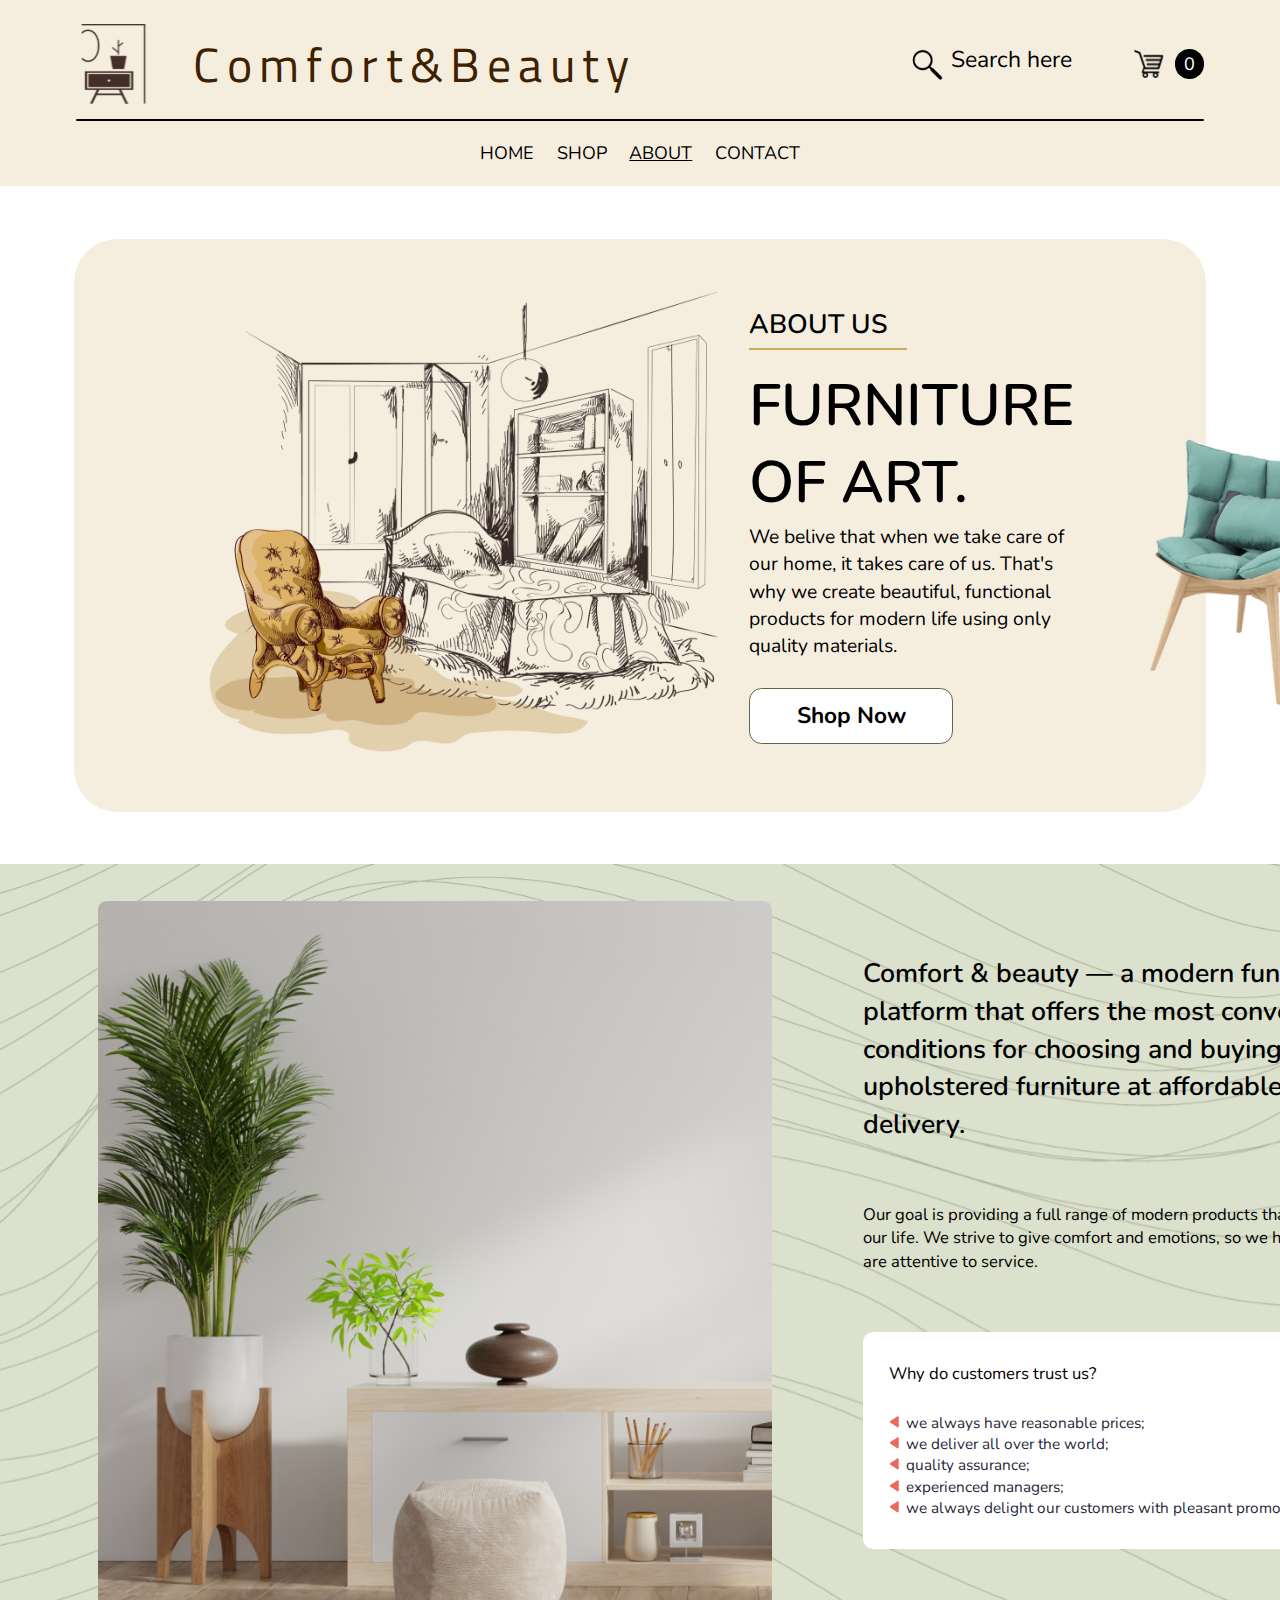
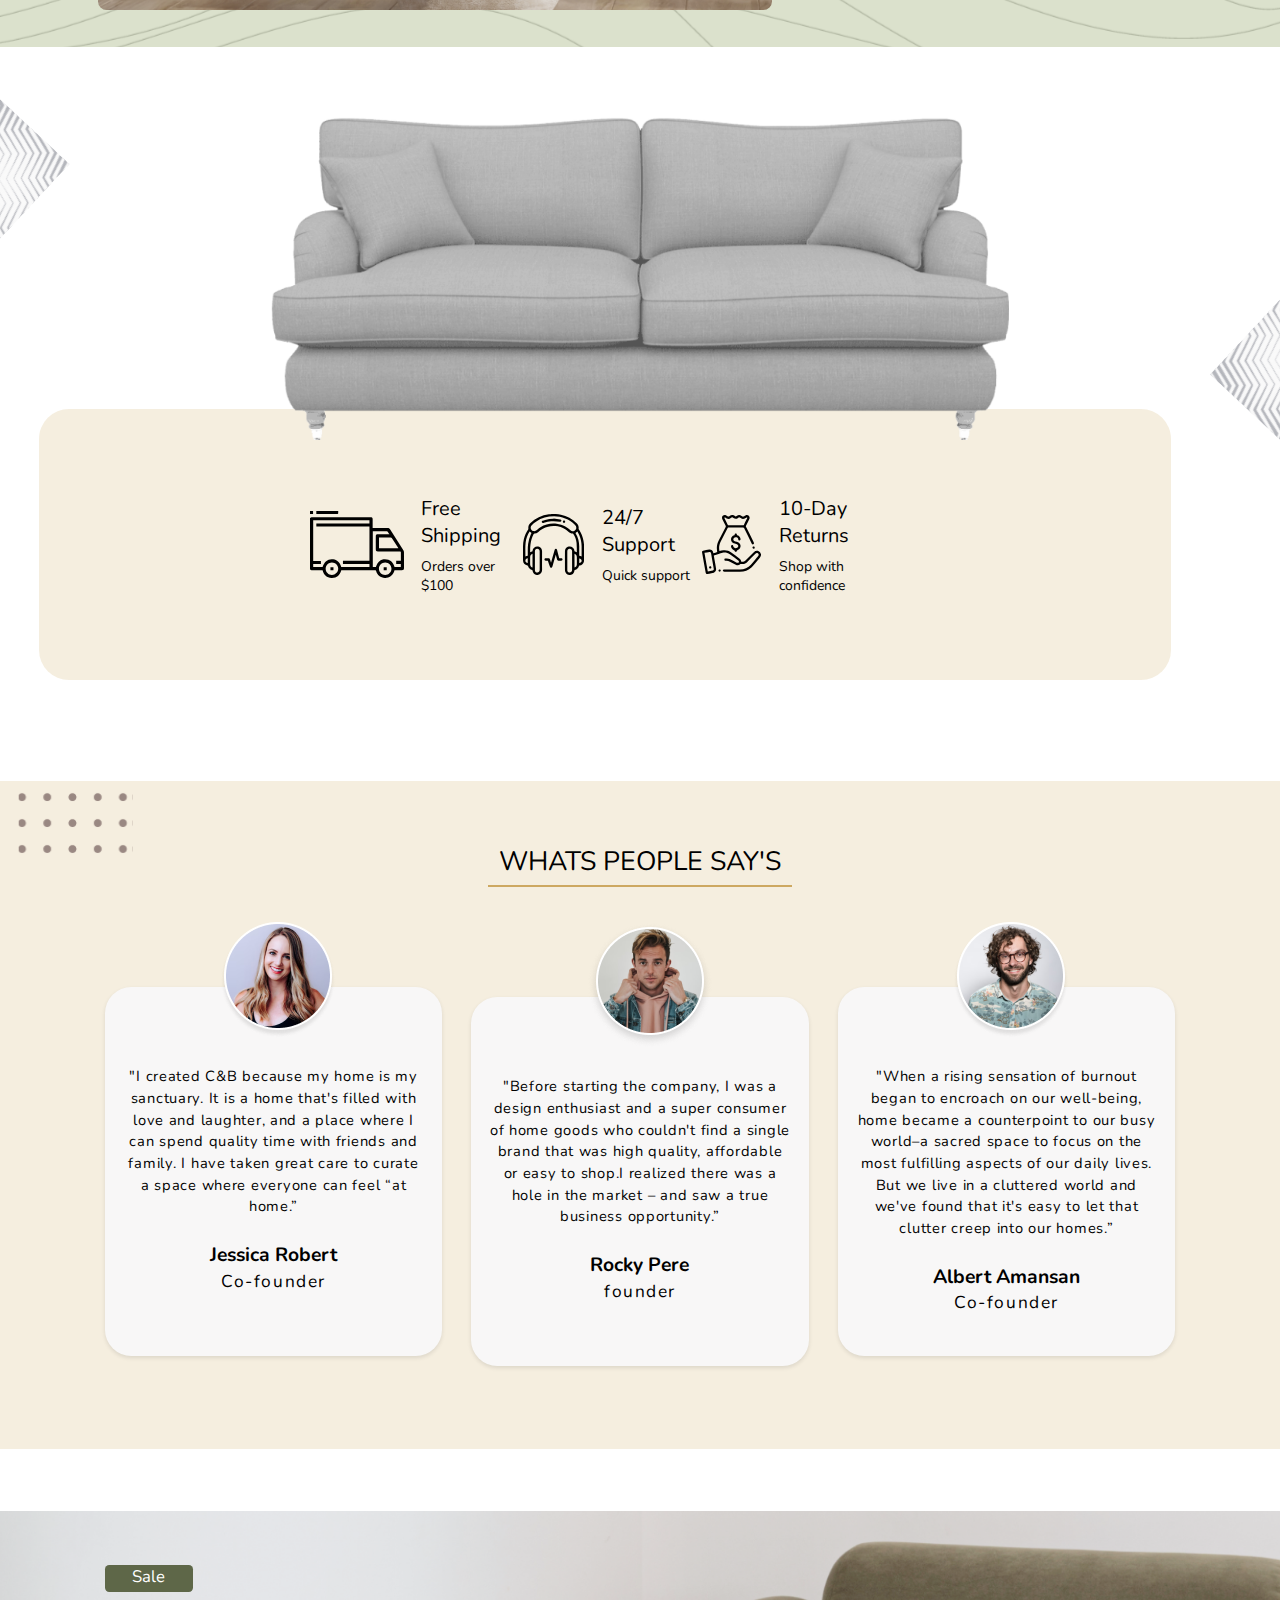
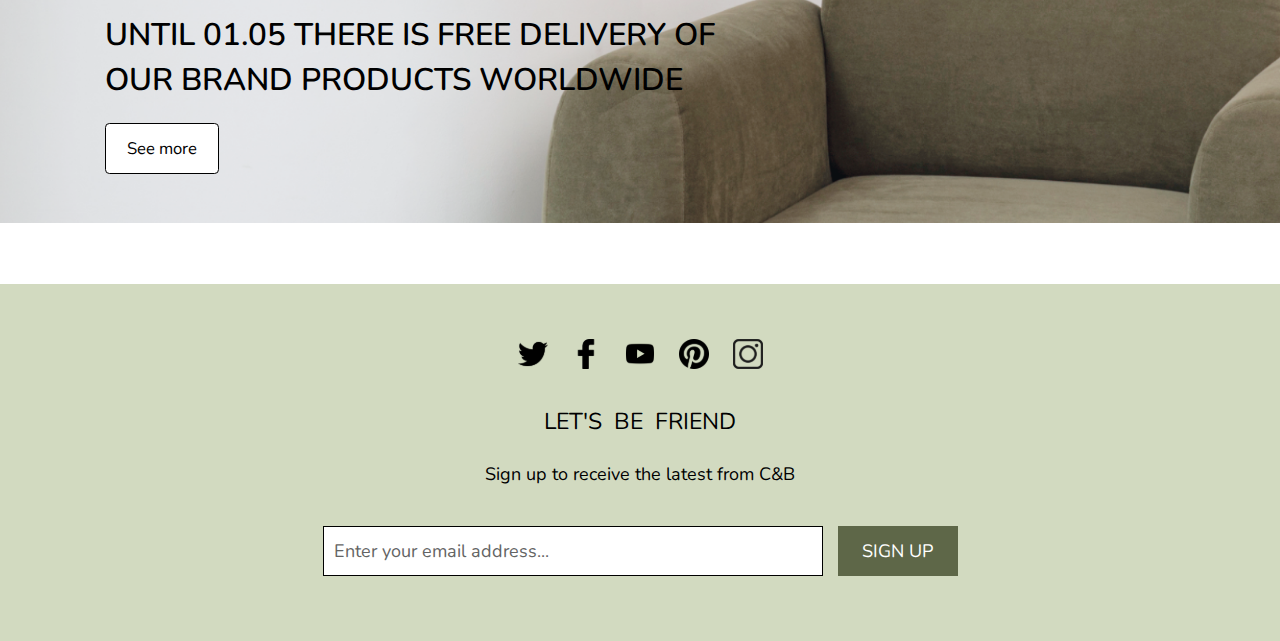
==== html/about.html @ 6499a266 "Add files via upload" ====
<!DOCTYPE html>
<html lang="en">

<head>
  <meta charset="UTF-8">
  <meta http-equiv="X-UA-Compatible" content="IE=edge">
  <meta name="viewport" content="width=device-width, initial-scale=1.0">
  <link rel="stylesheet" href="../css/style.css">
  <link rel="stylesheet" href="../css/style__about.css">
  <link rel="preconnect" href="https://fonts.googleapis.com">
  <link rel="preconnect" href="https://fonts.gstatic.com" crossorigin>
  <link href="https://fonts.googleapis.com/css2?family=Nunito&display=swap" rel="stylesheet">
  <link href="https://fonts.googleapis.com/css2?family=Titillium+Web&display=swap" rel="stylesheet">
  <title>About Us/Comfort & Beauty</title>
  <link rel="icon" href="../img/favicon.ico">
</head>

<body>
  <div class="wrapper">
    <header class="header">
      <div class="header__container">
        <div class="header_up">
          <div class="logo">
            <img src="../img/header/logo.svg" alt="logo" class="img_logo">
            <h1 class="site_name">Comfort&Beauty</h1>
          </div>
          <div class="search__container">
            <div class="search">
              <img src="../img/header/loupe.svg" alt="search" class="loupe">
              <div class="search__title">Search here</div>
            </div>
            <img src="../img/header/shopping_cart.svg" alt="shopping_cart" class="cart">
            <div class="number_of_things">0</div>
          </div>
        </div>
        <div class="line"></div>
        <nav>
          <ul class="menu">
            <li class="menu_item"><a href="../index.html">HOME</a></li>
            <li class="menu_item"><a href="../html/catalog.html">SHOP</a></li>
            <li class="menu_item active"><a href="../html/about.html">ABOUT</a></li>
            <li class="menu_item"><a href="../html/contacts.html">CONTACT</a></li>
          </ul>
        </nav>
      </div>
    </header>

    <main class="main__about">
      <div class="aboutUs__block">
        <img src="../img/about/png/aboutUs.png" alt="img" class="img__home">
        <div class="text__container">
          <h4 class="about__us">About us</h4>
          <div class="about__line"></div>
          <h2 class="about__title">Furniture of art.</h2>
          <p class="about__text">We belive that when we take care of our home, it takes care of us. That's why we create
            beautiful, functional products for modern life using only quality materials.</p>
          <button class="btn__shop">Shop now</button>
        </div>
        <img src="../img/about/png/chair.png" alt="chair" class="chair">
      </div>

      <div class="text__block">
        <img src="../img/about/png/image.png" alt="" class="image__textblock">
        <div class="text">
          <h3 class="description">Comfort & beauty — a modern functional platform that offers
            the most convenient conditions for choosing and buying cabinet and upholstered
            furniture at affordable prices with delivery.</h3>
          <p class="paragraph">Our goal is providing a full range of modern products that
            improve and simplify our life. We strive to give comfort and emotions, so we
            help with the choice and are attentive to service.</p>
          <div class="description__block">
            <h4 class="description__block__title">Why do customers trust us?</h4>
            <ul>
              <li class="item">we always have reasonable prices;</li>
              <li class="item">we deliver all over the world;</li>
              <li class="item">quality assurance;</li>
              <li class="item">experienced managers;</li>
              <li class="item">we always delight our customers with pleasant promotions.</li>
            </ul>
          </div>
        </div>
      </div>

      <img src="../img/about/svg/pattern1.svg" alt="" class="pattern1">
      <img src="../img/about/svg/pattern2.svg" alt="" class="pattern2">

      <div class="service">
        <div class="sofa__img">
          <img src="../img/about/png/sofa.png" alt="sofa">
        </div>
        <div class="info__service__block">
          <div class="item__service">
            <img src="../img/about/svg/free_shipping.svg" alt="">
            <div class="item__text">
              <div class="item__title">Free Shipping</div>
              <div class="item__description">Orders over $100</div>
            </div>
          </div>
          <div class="item__service">
            <img src="../img/about/svg/support.svg" alt="">
            <div class="item__text">
              <div class="item__title">24/7 Support</div>
              <div class="item__description">Quick support</div>
            </div>
          </div>
          <div class="item__service">
            <img src="../img/about/svg/returns.svg" alt="">
            <div class="item__text">
              <div class="item__title">10-Day Returns</div>
              <div class="item__description">Shop with confidence</div>
            </div>
          </div>
        </div>
      </div>

      <img src="../img/about/svg/dots.svg" alt="" class="dots">

      <div class="reviews">
        <h3 class="reviews__title">Whats people say's</h3>
        <div class="reviews__line"></div>

        <div class="customers">
          <div class="customer">
            <div class="photo">
              <img src="../img/about/png/jessica.png" alt="">
            </div>
            <div class="customer__text__block">
              <p class="customer__description">"I created C&B because my home is my sanctuary.
                It is a home that's filled with love and laughter, and a place where I can spend
                quality time with friends and family. I have taken great care to curate a space where everyone can feel
                “at home.”</p>
              <p class="name">Jessica Robert</p>
              <p class="post">Co-founder</p>
            </div>
          </div>
          <div class="customer">
            <div class="photo">
              <img src="../img/about/png/rocky.png" alt="">
            </div>
            <div class="customer__text__block">
              <p class="customer__description">"Before starting the company, I was a design enthusiast and a super
                consumer of home goods who couldn't find a single brand that was high quality, affordable or easy to
                shop.I realized there was a hole in the market – and saw a true business opportunity.”</p>
              <p class="name">Rocky Pere</p>
              <p class="post">founder</p>
            </div>
          </div>
          <div class="customer">
            <div class="photo">
              <img src="../img/about/png/albert.png" alt="">
            </div>
            <div class="customer__text__block">
              <p class="customer__description">"When a rising sensation of burnout began to encroach on our well-being,
                home became a counterpoint to our busy world–a sacred space to focus on the most fulfilling aspects of
                our daily lives. But we live in a cluttered world and we've found that it's easy to let that clutter
                creep into our homes.”</p>
              <p class="name">Albert Amansan</p>
              <p class="post">Co-founder</p>
            </div>
          </div>
        </div>
      </div>

      <div class="sale">
          <div class="sale__box">Sale</div>
          <h3 class="text__sale">Until 01.05 there iS free delivery of our brand products worldwide</h3>
          <button class="btn__sale">See more</button>
      </div>
    </main>

    <footer class="footer">
      <div class="footer__container">
        <div class="icons">
          <a href="https://twitter.com/?lang=ru"><img src="../img/footer/twitter.svg" alt="twitter" class="icon"></a>
          <a href="https://www.facebook.com/"><img src="../img/footer/facebook.svg" alt="facebook" class="icon"></a>
          <a href="https://www.youtube.com/"><img src="../img/footer/youtube.svg" alt="youtube" class="icon"></a>
          <a href="https://www.pinterest.com/"><img src="../img/footer/pinterest.svg" alt="pinterest" class="icon"></a>
          <a href="https://www.instagram.com/demitorya/"><img src="../img/footer/instagram.svg" alt="instagram" class="icon"></a>
        </div>
        <div class="text__footer">
          <pre class="pre">LET'S  BE  FRIEND</pre>
          <p class="sign_up_title">Sign up to receive the latest from C&B</p>
        </div>
        <div class="sign_up">
          <input type="text" class="enter_email" placeholder="Enter your email address...">
          <button class="sign_up_button">Sign up</button>
        </div>
      </div>
    </footer>
  </div>
</body>
</html>
---- css/style.css ----
* {
  padding: 0;
  margin: 0;
  border: 0;
}

/*меняем подсчет ширины блока так, чтобы она была удобна для верстки*/
*,
*:before,
*:after {
  -moz-box-sizing: border-box;
  -webkit-box-sizing: border-box;
  box-sizing: border-box;
}

/*убираем линии обводки у некоторых браузеров*/
:focus,
:active {
  outline: none;
}
a:focus,
a:active {
  outline: none;
}

nav,
footer,
header,
aside {
  display: block;
}

/*уравниваем поведение шрифтов и элементов у разных браузеров, в т.ч. запрещают увеличение шрифта самовольно на iphone*/
html,
body {
  height: 100%;
  width: 100%;
  font-size: 100%;
  line-height: 1;
  font-size: 14px;
  -ms-text-size-adjust: 100%;
  -moz-text-size-adjust: 100%;
  -webkit-text-size-adjust: 100%;
}

/*наследуем семейство шрифта, т.к. по умолчанию это не предусмотрено*/
input,
button,
textarea {
  font-family: inherit;
}

/*убираем некоторые особенности в разных браузерах*/
input::-ms-clear {
  display: none;
}
button {
  cursor: pointer;
}
button::-moz-focus-inner {
  padding: 0;
  border: 0;
}
a,
a:visited {
  text-decoration: none;
}
a:hover {
  text-decoration: none;
}
ul li {
  list-style: none;
}
img {
  vertical-align: top;
}

/*обнуляем заголовки*/
h1,
h2,
h3,
h4,
h5,
h6 {
  font-size: inherit;
  font-weight: 400;
}

/*-----------------------------------------------------------*/

html {
  scroll-behavior: smooth;
}
body {
  max-width: 100%;
  margin: 0 auto;
  font-family: "Nunito", sans-serif;
  font-weight: 400;
}
.wrapper {
  min-height: 100%;
  display: flex;
  flex-direction: column;
}

/*---------------------------HEADER------------------------*/
.header {
  max-width: 100%;
  height: auto;
  background: rgba(205, 168, 97, 0.2);
}
.header__container,
.footer__container,
.title__container,
.main__container {
  margin: 0 auto;
  padding: 0 6.56rem;
}
.header_up {
  display: flex;
  justify-content: space-between;
  align-items: center;
  padding-top: 24px;
  margin-bottom: 15px;
}
.logo {
  display: flex;
  justify-content: space-between;
  align-items: center;
  width: 560px;
  height: 80px;
}
.site_name {
  font-size: 48px;
  line-height: 73px;
  letter-spacing: 0.15em;
  color: #3f2100;
  font-family: "Titillium Web", sans-serif;
}
.search__container {
  display: flex;
  align-items: center;
  width: 295px;
  height: 40px;
}
.search {
  width: 200px;
  height: 40px;
  margin-right: 30px;
  display: flex;
}
.search__title {
  font-size: 23px;
  line-height: 31px;
  margin-left: 7px;
  align-items: center;
}
.cart,
.number_of_things {
  width: 30px;
  height: 30px;
}
.number_of_things {
  background-color: #000000;
  margin-left: 11px;
  border-radius: 15px;
  color: #fff;
  font-size: 18px;
  line-height: 25px;
  text-align: center;
  padding-top: 3px;
}
.line {
  height: 2px;
  background-color: #000;
  margin-bottom: 20px;
  border-radius: 1px;
}
.menu {
  display: flex;
  width: 320px;
  justify-content: space-between;
  margin: 0 auto;
  margin-bottom: 20px;
}
.menu_item a {
  font-size: 18px;
  line-height: 25px;
  color: #000;
}
.menu_item a:hover {
  text-decoration: underline;
}
.menu_item.active a {
  text-decoration: underline;
}
.menu__icon {
  display: none;
}
body._lock {
  overflow: hidden;
}

/*-----------------------------MAIN-----------------------*/
.main {
  flex: 1 1 auto;
}

/*-----------------------------WELCOME------------------------*/
.welcome {
  background: url('../img/home/png/Body.png') 50% / cover no-repeat;
  padding-top: 15.625rem;
  padding-bottom: 28rem;
}
.welcome img{
  position: relative;
  float: left;
  width: 100%;
}
.title__container{
  float: right;
  margin-right: 4.375rem;
}
.title {
  font-size: calc(20px + 15 * (100vw / 1920));
  line-height: calc(33px + 15 * (100vw / 1920));
  text-transform: uppercase;
}
.title_text {
  font-size: 18px;
  line-height: 25px;
  margin-top: 15px;
  margin-bottom: 44px;
}
.title_button {
  padding: 15px 35px;
  background-color: #5e6748;
  border-radius: 15px;
}
.title_button a {
  text-transform: uppercase;
  font-size: 18px;
  line-height: 25px;
  color: #fff;
}
/*------------------------------BLOG--------------------------------*/
.blog {
  position: relative;
  background: url("../img/about/png/pattern.png") 50% / cover no-repeat;
}
.subtitle__block {
  text-align: center;
}
.subtitle {
  font-size: calc(20px + 10 * (100vw / 1920));
  line-height: calc(31px + 10 * (100vw / 1920));
  font-weight: 600;
  letter-spacing: 0.04em;
  margin-bottom: 0.375rem;
  padding-top: 80px;
  text-transform: uppercase;
  color: #34383d;
}
.line__subtitle {
  width: calc(300px + 130 * (100vw / 1920));
  height: 0.125rem;
  background-color: #cda861;
  margin: 0 auto 1.25rem;
}
.subtitle__block p {
  font-size: calc(16px + 6 * (100vw / 1920));
  margin-bottom: 26px;
  color: #34383d;
  opacity: 0.8;
}
.gallery__blog {
  width: 1284px;
  margin: 0 auto;
  display: grid;
  grid-template-columns: 1fr 1fr;
  gap: 114px;
  padding-bottom: 67px;
}
.item__blog {
  position: relative;
  width: 585px;
  height: 388px;
}
.item__blog .img__blog {
  position: absolute;
}
.calendar,
.comment {
  position: absolute;
  top: 270px;
  display: flex;
  justify-content: space-between;
  align-items: center;
  z-index: 5;
  width: 113px;
  height: 20px;
}
.calendar {
  left: 50px;
}
.calendar p,
.comment p {
  font-weight: 400;
  font-size: calc(12px + 2 * (100vw / 1920));
  line-height: calc(17px + 2 * (100vw / 1920));
  color: #fff;
}
.comment {
  left: 176px;
}
.decore {
  position: absolute;
  z-index: 5;
  top: 298px;
  left: 50px;
  font-weight: 700;
  font-size: calc(24px + 8 * (100vw / 1920));
  line-height: calc(36px + 8 * (100vw / 1920));
  color: #fff;
}
.link {
  position: absolute;
  z-index: 5;
  top: 345px;
  left: 50px;
  font-weight: 400;
  font-size: calc(14px + 4 * (100vw / 1920));
  line-height: calc(21px + 4 * (100vw / 1920));
  color: #fff;
}
.swiper__pagination {
  display: none;
}
.rectangle__gallery {
  position: absolute;
  bottom: 0;
  left: 120px;
  width: 1036px;
  height: 604px;
  background: rgba(205, 168, 97, 0.2);
  border-radius: 0px 100px 100px 0px;
}
.subscribe {
  position: relative;
  margin-top: 80px;
  padding: 80px 240px;
  background-color: rgba(205, 168, 97, 0.2);
}
.subscribe img {
  width: 100%;
  border-radius: 20px;
}
.sub__block {
  position: absolute;
  margin-top: 100px;
  margin-left: 110px;
}
.subtitle__subscribe {
  font-size: calc(20px + 10 * (100vw / 1920));
  line-height: calc(31px + 10 * (100vw / 1920));
  font-weight: 600;
  letter-spacing: 0.05em;
  text-transform: uppercase;
  color: #34383d;
}
.sub__line {
  width: 610px;
  height: 2px;
  background-color: #cda861;
  margin: 6px 0 20px;
}
.sub__block > p {
  font-weight: 400;
  font-size: calc(18px + 4 * (100vw / 1920));
  line-height: calc(26px + 4 * (100vw / 1920));
  margin-left: 55px;
  margin-bottom: 76px;
}
.enter {
  display: flex;
  justify-content: space-between;
  width: 610px;
  height: 79px;
  background-color: #fff;
  box-shadow: 0px 4px 4px rgba(0, 0, 0, 0.25);
  border-radius: 150px;
}
.enter > p {
  padding: 25px 0 25px 40px;
  font-weight: 400;
  font-size: calc(18px + 4 * (100vw / 1920));
  line-height: calc(26px + 4 * (100vw / 1920));
}
.sub__btn {
  padding: 15px 43px;
  margin: 10px;
  font-weight: 700;
  font-size: calc(16px + 6 * (100vw / 1920));
  line-height: calc(24px + 6 * (100vw / 1920));
  color: #fff;
  text-transform: uppercase;
  background-color: #5e6748;
  box-shadow: 0px 4px 4px rgba(0, 0, 0, 0.25);
  border-radius: 150px;
  cursor: pointer;
}
.slider__gallery {
  display: none;
}
/*------------------------------------FOOTER---------------------------------------*/
.footer {
  width: 100%;
  background-color: #d2dac0;
}
.icons {
  display: flex;
  align-items: center;
  justify-content: space-between;
  width: 245px;
  height: 35px;
  margin: 0 auto;
  padding: 70px 0px 52px 0px;
}
.icons a:hover {
  cursor: pointer;
  opacity: 0.5;
}
.icon {
  width: 30px;
  height: 30px;
}
.text__footer {
  width: 325px;
  margin: 0 auto;
  margin-bottom: 39px;
}
.text__footer .pre {
  font-size: 23px;
  line-height: 31px;
  text-align: center;
  font-family: "Nunito", sans-serif;
  margin-bottom: 25px;
}
.sign_up_title {
  font-size: 18px;
  line-height: 25px;
  text-align: center;
}
.sign_up {
  display: flex;
  justify-content: space-between;
  align-items: center;
  width: 635px;
  height: 50px;
  margin: 0 auto 4.625rem;
}
.enter_email {
  width: 500px;
  height: 50px;
  border: 1px solid #000;
  padding-left: 10px;
  color: #000000;
  font-size: 18px;
  line-height: 25px;
  font-weight: 400;
}
.enter_email::-webkit-input-placeholder {
  color: #646464;
  font-size: 18px;
  line-height: 25px;
  font-weight: 400;
}
.sign_up_button {
  width: 120px;
  height: 50px;
  background-color: #5e6748;
  color: #fff;
  font-size: 18px;
  line-height: 25px;
  text-transform: uppercase;
}

@media (max-width: 1770px) {
  .header__container,
  .main__container,
  .footer__container {
    padding: 0 calc(20px + (105 - 20) * ((100vw - 320px) / (1770 - 320)));
  }
}
---- css/style__about.css ----
/*---------------------MAIN------------------------------------*/
.main__about {
  flex: 1 1 auto;
  background-color: #fff;
}

/*------------------------------ABOUT-US-BLOCK----------------------------*/
.aboutUs__block {
  display: flex;
  justify-content: space-between;
  width: 88.5%;
  background: rgba(205, 168, 97, 0.2);
  border-radius: 3.125rem;
  margin: 3.75rem auto;
}
.img__home {
  width: 40.75rem;
  height: 35.5rem;
  margin-top: 2.25rem;
  margin-left: 7.5rem;
}
.chair {
  width: 22.3rem;
  height: 25.5rem;
  margin-top: 10.875rem;
  margin-right: 3.875rem;
}
.text__container {
  margin: 4.875rem 0rem;
  width: 470px;
}
.about__us {
  font-weight: 600;
  font-size: calc(20px + 10 * (100vw / 1920));
  line-height: calc(25px + 16 * (100vw / 1920));
  text-transform: uppercase;
}
.about__line {
  width: 11.25rem;
  height: 0.125rem;
  background-color: #cda861;
  margin: 0.4rem 0 1.3rem;
}
.about__title {
  font-weight: 600;
  font-size: calc(35px + 35 * (100vw / 1920));
  line-height: calc(40px + 55 * (100vw / 1920));
  text-transform: uppercase;
  margin-bottom: 0.125rem;
}
.about__text {
  font-weight: 400;
  font-size: calc(16px + 5 * (100vw / 1920));
  line-height: calc(24px + 5 * (100vw / 1920));
  margin-bottom: 2rem;
}
.btn__shop {
  text-transform: capitalize;
  font-size: calc(18px + 7 * (100vw / 1920));
  font-weight: 700;
  line-height: calc(27px + 7 * (100vw / 1920));
  background-color: #fff;
  border: 0.125rem solid #5e6748;
  border-radius: 0.9rem;
  width: 14.5625rem;
  height: 4rem;
}

/*-------------------------TEXT-BLOCK-------------------------*/
.text__block {
  display: flex;
  justify-content: space-between;
  width: 100%;
  height: auto;
  background-color: #d2dac0;
  background-image: url("../img/about/png/pattern.png");
  margin: 0 auto;
}
.image__textblock {
  width: 48.125rem;
  height: 50.625rem;
  border-radius: 0.625rem;
  margin: 2.625rem 0 2.625rem 7rem;
}
.text {
  margin: 6.5rem;
}
.description {
  font-weight: 600;
  font-size: calc(20px + 10 * (100vw / 1920));
  line-height: calc(31px + 10 * (100vw / 1920));
  margin-bottom: 4.2rem;
}
.paragraph {
  font-size: calc(14px + 4 * (100vw / 1920));
  line-height: calc(21px + 4 * (100vw / 1920));
  margin-bottom: 4.2rem;
}
.description__block {
  width: 42.8rem;
  background-color: #fff;
  border-radius: 10px;
  padding: 30px 26px;
}
.description__block__title {
  font-size: calc(14px + 4 * (100vw / 1920));
  line-height: calc(21px + 4 * (100vw / 1920));
  margin-bottom: 1.9rem;
}
.item {
  font-weight: 400;
  font-size: calc(14px + 2 * (100vw / 1920));
  line-height: calc(20px + 2 * (100vw / 1920));
  color: #282739;
}
.item:before {
  content: url("../img/about/svg/triangle.svg");
  margin-right: 7px;
}

/*-----------------------------------SERVICE-----------------------------*/
.service {
  padding: 5rem 0;
}
.sofa__img {
  position: relative;
  z-index: 2;
  margin: 0 auto;
  text-align: center;
}
.sofa__img img{
  width: calc(300px + 656 * (100vw / 1920));
  height: calc(140px + 275 * (100vw / 1920));
}
.info__service__block {
  position: relative;
  top: -2.2rem;
  width: 88.5%;
  height: 19.375rem;
  background: rgba(205, 168, 97, 0.2);
  border-radius: 30px;
  margin: 0 auto;
  padding: 7.5rem 19.375rem;
  display: flex;
  justify-content: space-between;
}
.item__service {
  display: flex;
  align-items: center;
}
.item__service img {
  margin-right: 1.25rem;
}
.item__title {
  font-size: 20px;
  line-height: 27px;
  margin-bottom: 8px;
}
.item__description {
  font-size: 14px;
  line-height: 19px;
}
.pattern1,
.pattern2 {
  width: calc(40px + 45 * (100vw / 1920));
  height: calc(90px + 106 * (100vw / 1920));
}
.pattern1 {
  float: left;
  margin-top: 3.75rem;
}
.pattern2 {
  float: right;
  margin-top: 16.625rem;
}

/*-----------------------------REVIEWS------------------------*/
.reviews {
  padding: 4.375rem 7.5rem 6rem 7.5rem;
  background-color: rgba(205, 168, 97, 0.2);
}
.reviews__title {
  font-size: calc(20px + 10 * (100vw / 1920));
  line-height: calc(31px + 10 * (100vw / 1920));
  text-align: center;
  text-transform: uppercase;
}
.reviews__line {
  width: 21.75rem;
  height: 0.125rem;
  margin: 0.375rem auto 2.5rem auto;
  background-color: #cda861;
}
.customers {
  display: flex;
  justify-content: space-between;
}
.customer {
  width: 31.5%;
}
.customer__text__block {
  position: relative;
  top: -3.625rem;
  width: 100%;
  height: 83.07%;
  background: #f8f7f7;
  box-shadow: 0px 2px 4px rgba(0, 0, 0, 0.1);
  border-radius: 1.875rem;
}
.photo {
  position: relative;
  z-index: 2;
  margin: 0 auto;
  text-align: center;
  width: 31.5%;
}
.customer__description {
  font-weight: 400;
  font-size: calc(8px + 10 * (100vw / 1920));
  line-height: calc(15px + 10 * (100vw / 1920));
  text-align: center;
  letter-spacing: 0.05em;
  padding: 5.625rem 1.3rem 1.68rem;
}
.name {
  font-weight: 700;
  font-size: calc(14px + 8 * (100vw / 1920));
  line-height: calc(22px + 8 * (100vw / 1920));
  text-align: center;
}
.post {
  font-size: calc(12px + 8 * (100vw / 1920));
  line-height: calc(19px + 8 * (100vw / 1920));
  letter-spacing: 0.09em;
  text-align: center;
}
.dots {
  position: absolute;
  margin-left: 1.25rem;
  width: calc(50px + 98 * (100vw / 1920));
  height: calc(35px + 75 * (100vw / 1920));
}

/*-----------------------------SALE-----------------------------*/
.sale {
  margin: 4.375rem 0;
  background: url('../img/about/png/sofa2.png') 50% / cover no-repeat;
  padding-top: 3.875rem;
  padding-left: 7.5rem;
  padding-bottom: 3.5rem;
}
.sale__box {
  font-size: calc(14px + 4 * (100vw / 1920));
  line-height: calc(21px + 4 * (100vw / 1920));
  color: #fff;
  background-color: #5e6748;
  width: 6.25rem;
  height: 1.9rem;
  border-radius: 0.3rem;
  text-align: center;
  margin-bottom: 1.56rem;
}
.text__sale {
  font-family: 'Nunito', sans-serif;
  width: 45rem;
  font-weight: 600;
  font-size: calc(24px + 11 * (100vw / 1920));
  line-height: calc(37px + 11 * (100vw / 1920));
  text-transform: uppercase;
}
.btn__sale {
  font-size: calc(14px + 4 * (100vw / 1920));
  line-height: calc(21px + 4 * (100vw / 1920));
  text-align: center;
  padding: 0.9rem 1.5rem;
  background-color: #fff;
  border: 1px solid #000;
  border-radius: 0.3125rem;
  margin-top: 1.5rem;
}

@media (max-width: 767px) {
  .about__title {
    font-size: calc(35px + (35 + 35 * 0.7) * ((100vw - 320px) / 1920));
    line-height: calc(40px + (55 + 55 * 0.7) * ((100vw - 320px) / 1920));
    text-align: center;
  }
  .about__us {
    font-size: calc(20px + (10 + 10 * 0.7) * ((100vw - 320px) / 1920));
    line-height: calc(25px + (16 + 16 * 0.7) * ((100vw - 320px) / 1920));
    text-align: center;
  }
  .about__line {
    margin: 0 auto;
  }
  .about__text {
    font-size: calc(16px + (5 + 5 * 0, 7) * ((100vw - 320px) / 1920));
    line-height: calc(24px + (5 + 5 * 0.7) * ((100vw - 320px) / 1920));
  }
  .text__container {
    width: 100%;
  }
  .chair {
    display: none;
  }
  .img__home {
    display: none;
  }
  .pattern2 {
    width: calc(40px + (45 + 45 * 0.7) * ((100vw - 320px) / 1920));
    height: calc(90px + (106 + 106 * 0.7) * ((100vw - 320px) / 1920));
  }
}
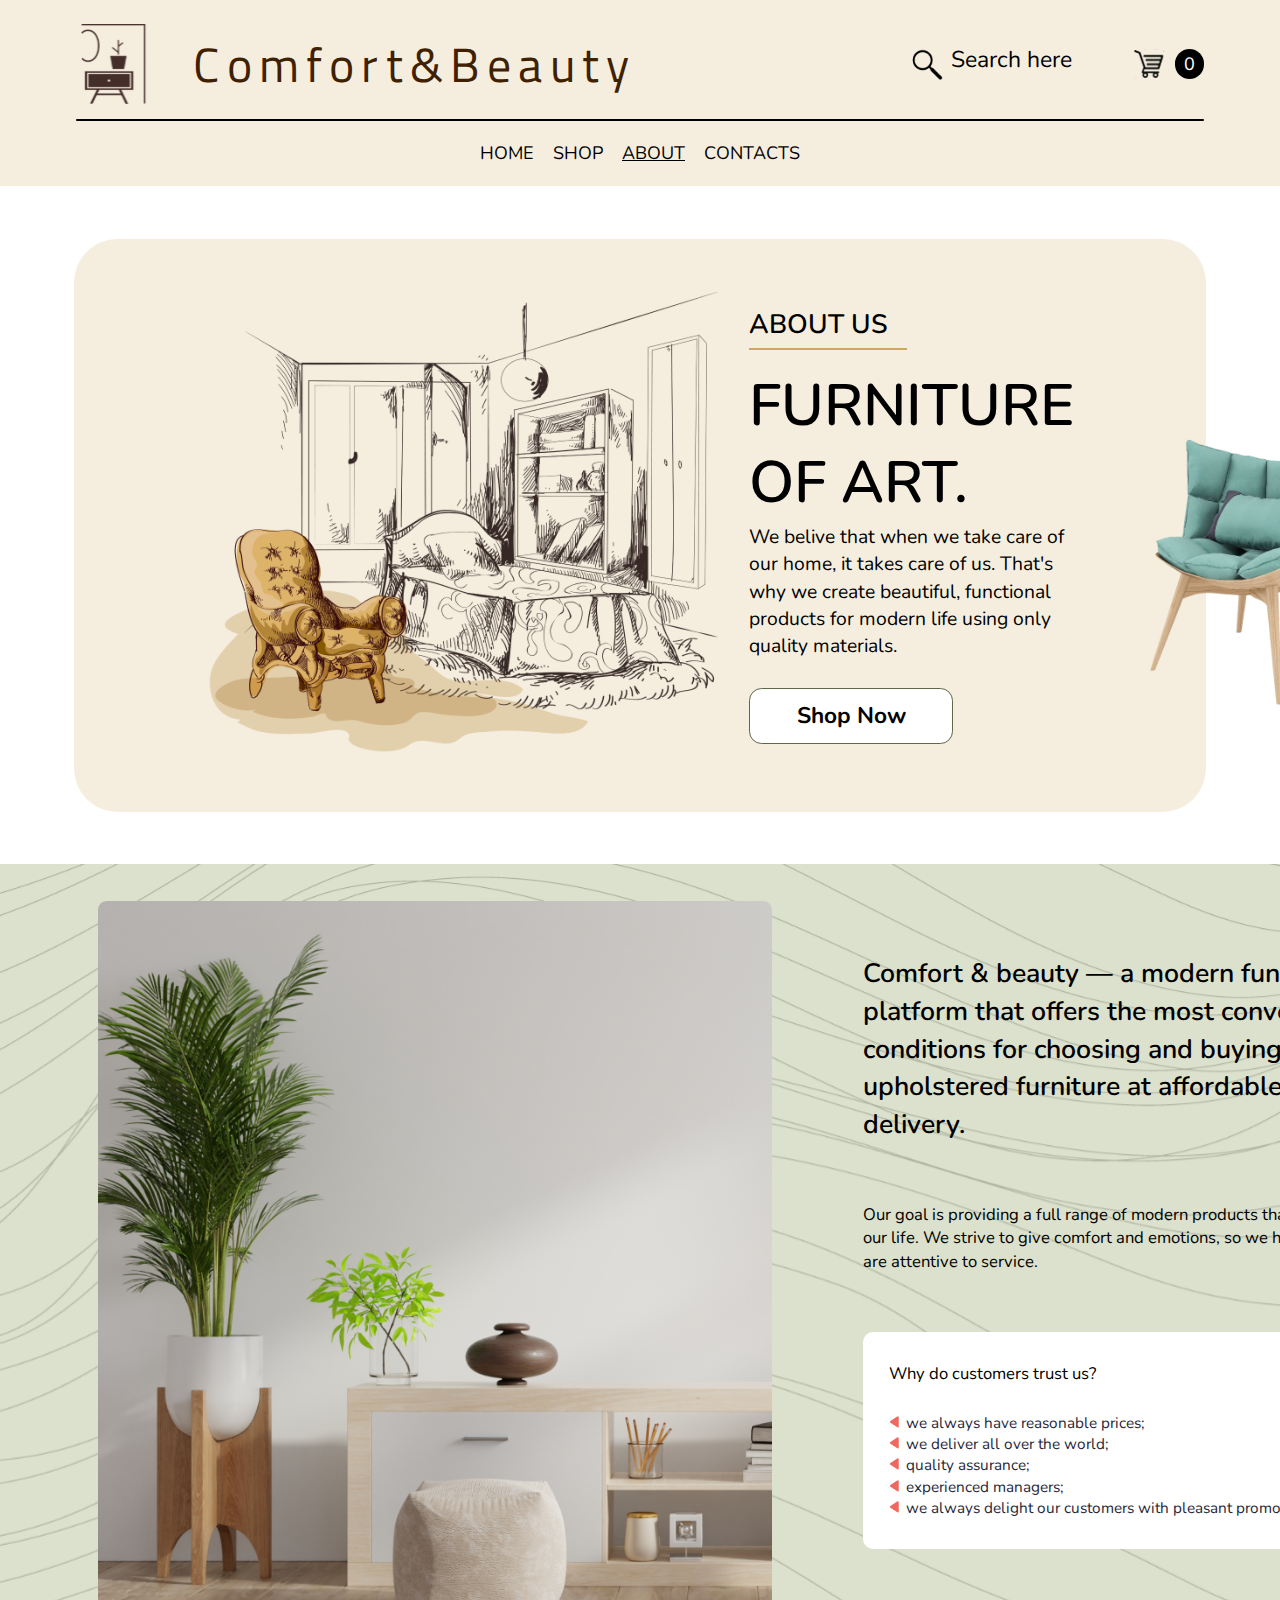
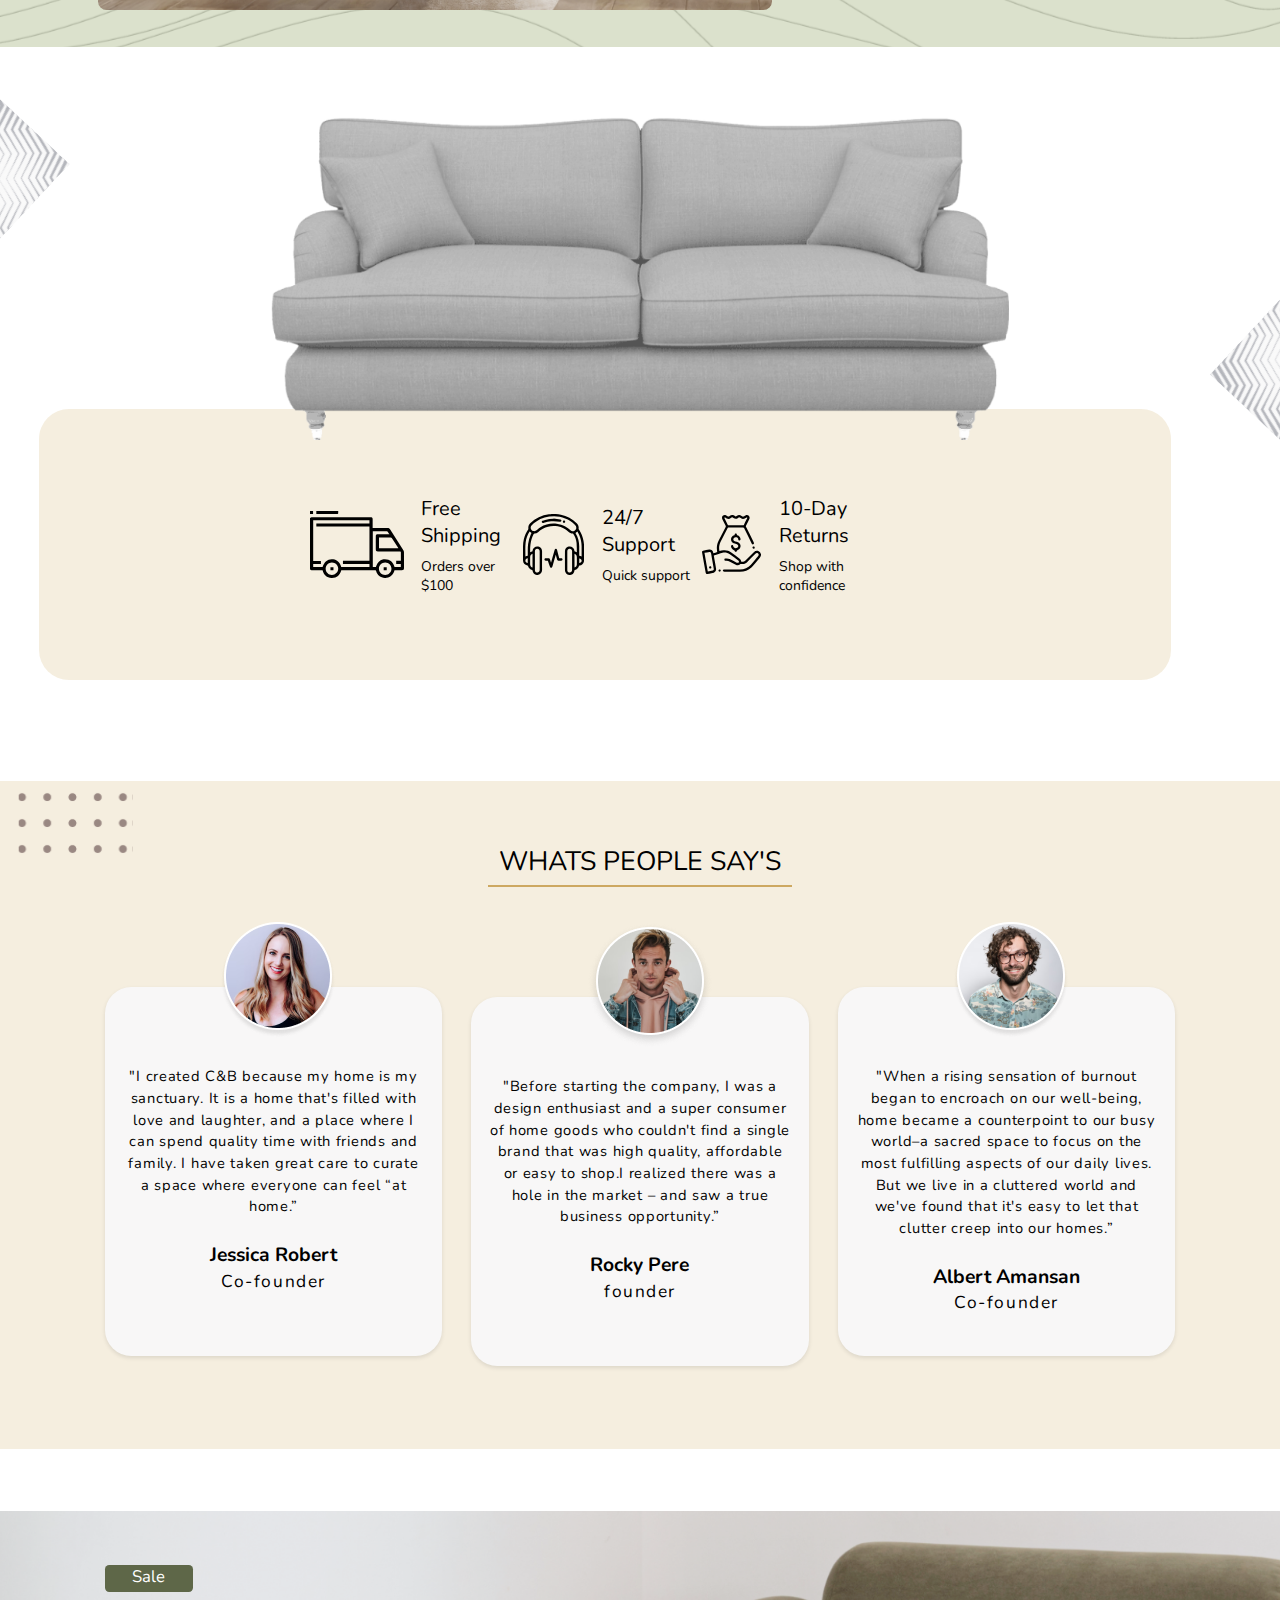
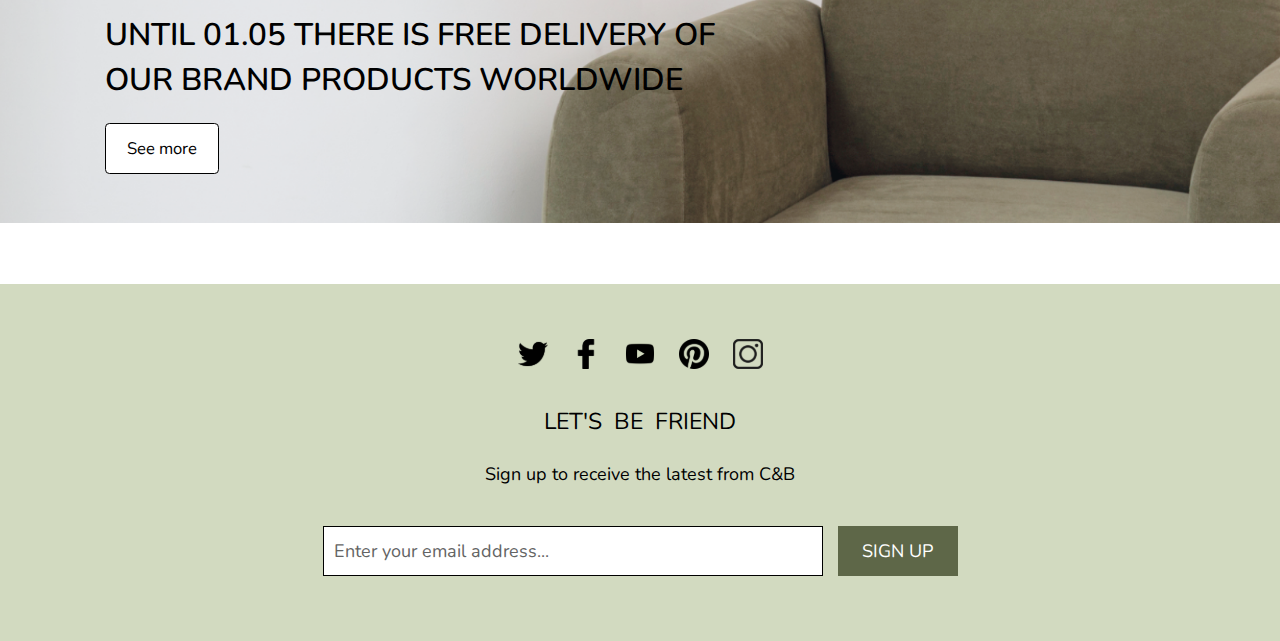
==== commit 1d94c410: "Update about.html" ====
--- a/html/about.html
+++ b/html/about.html
@@ -39,7 +39,7 @@
             <li class="menu_item"><a href="../index.html">HOME</a></li>
             <li class="menu_item"><a href="../html/catalog.html">SHOP</a></li>
             <li class="menu_item active"><a href="../html/about.html">ABOUT</a></li>
-            <li class="menu_item"><a href="../html/contacts.html">CONTACT</a></li>
+            <li class="menu_item"><a href="../html/contacts.html">CONTACTS</a></li>
           </ul>
         </nav>
       </div>
@@ -189,4 +189,4 @@
     </footer>
   </div>
 </body>
-</html>+</html>
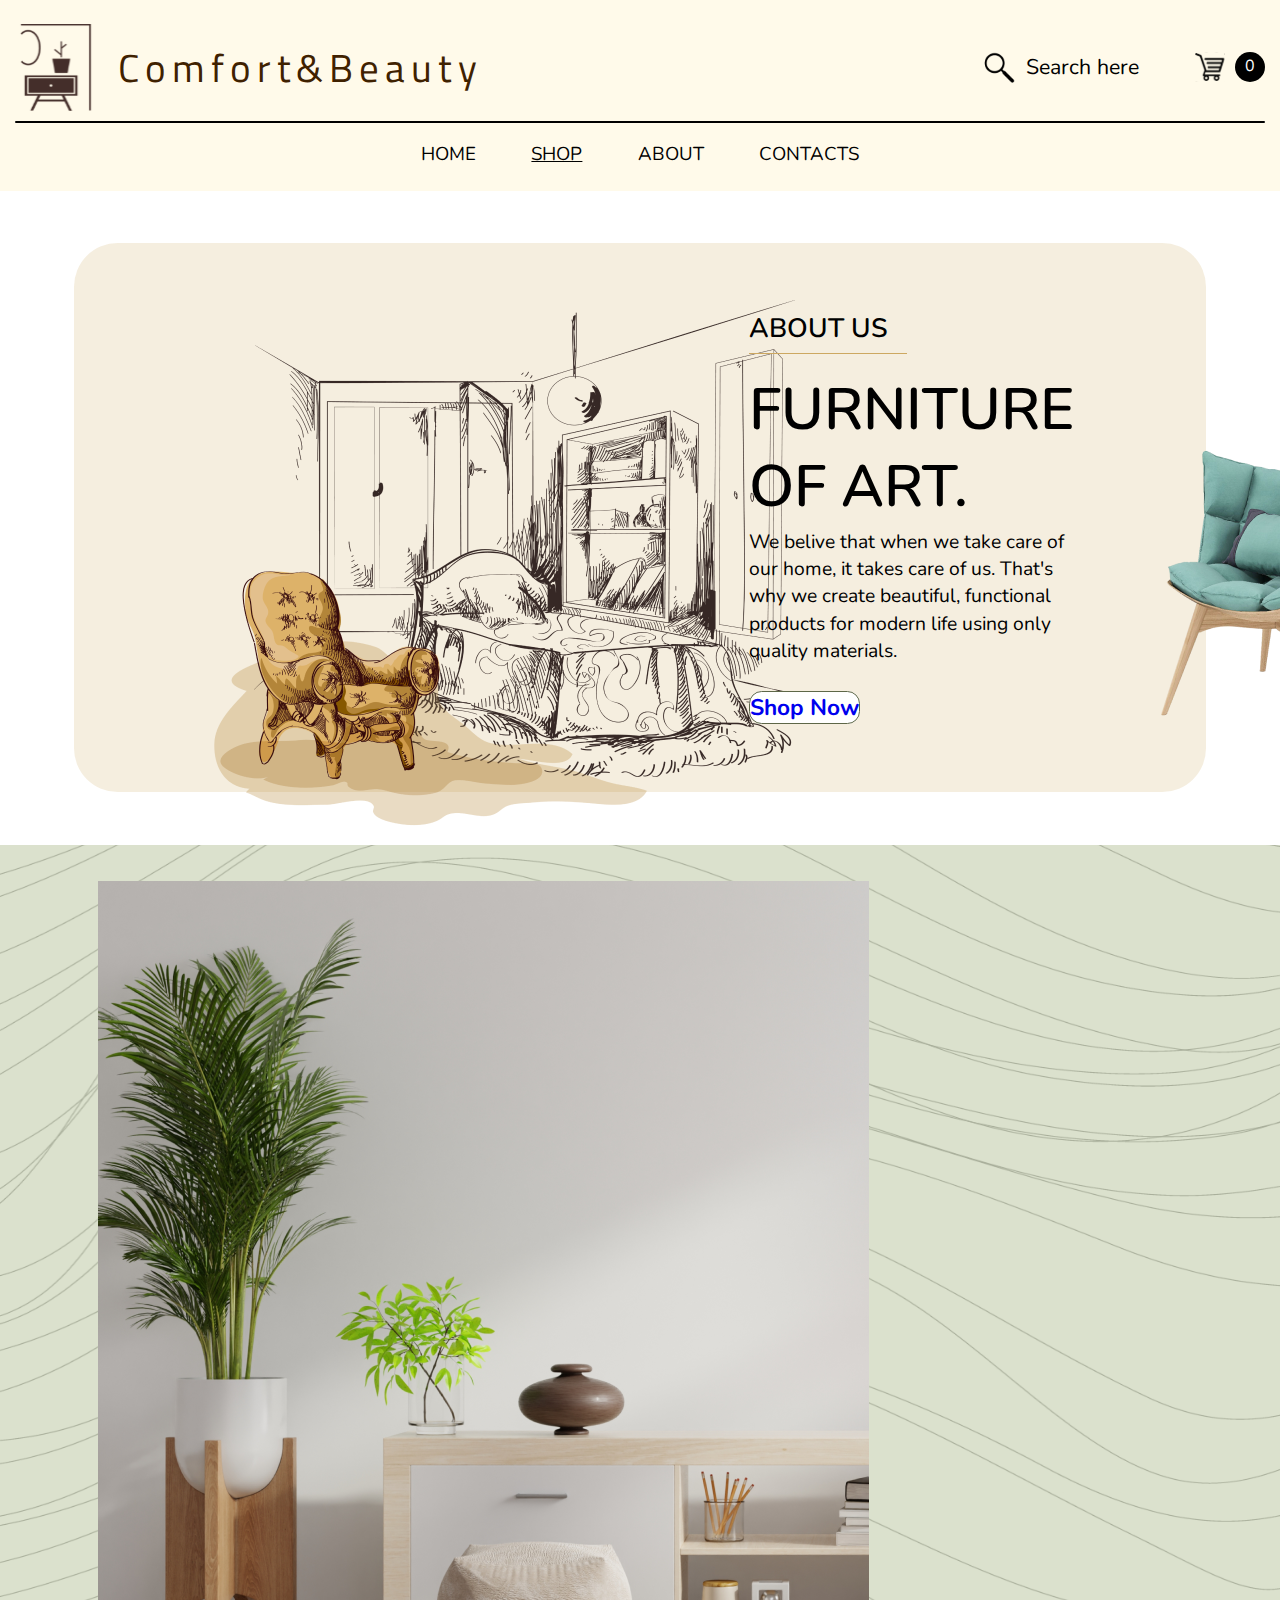
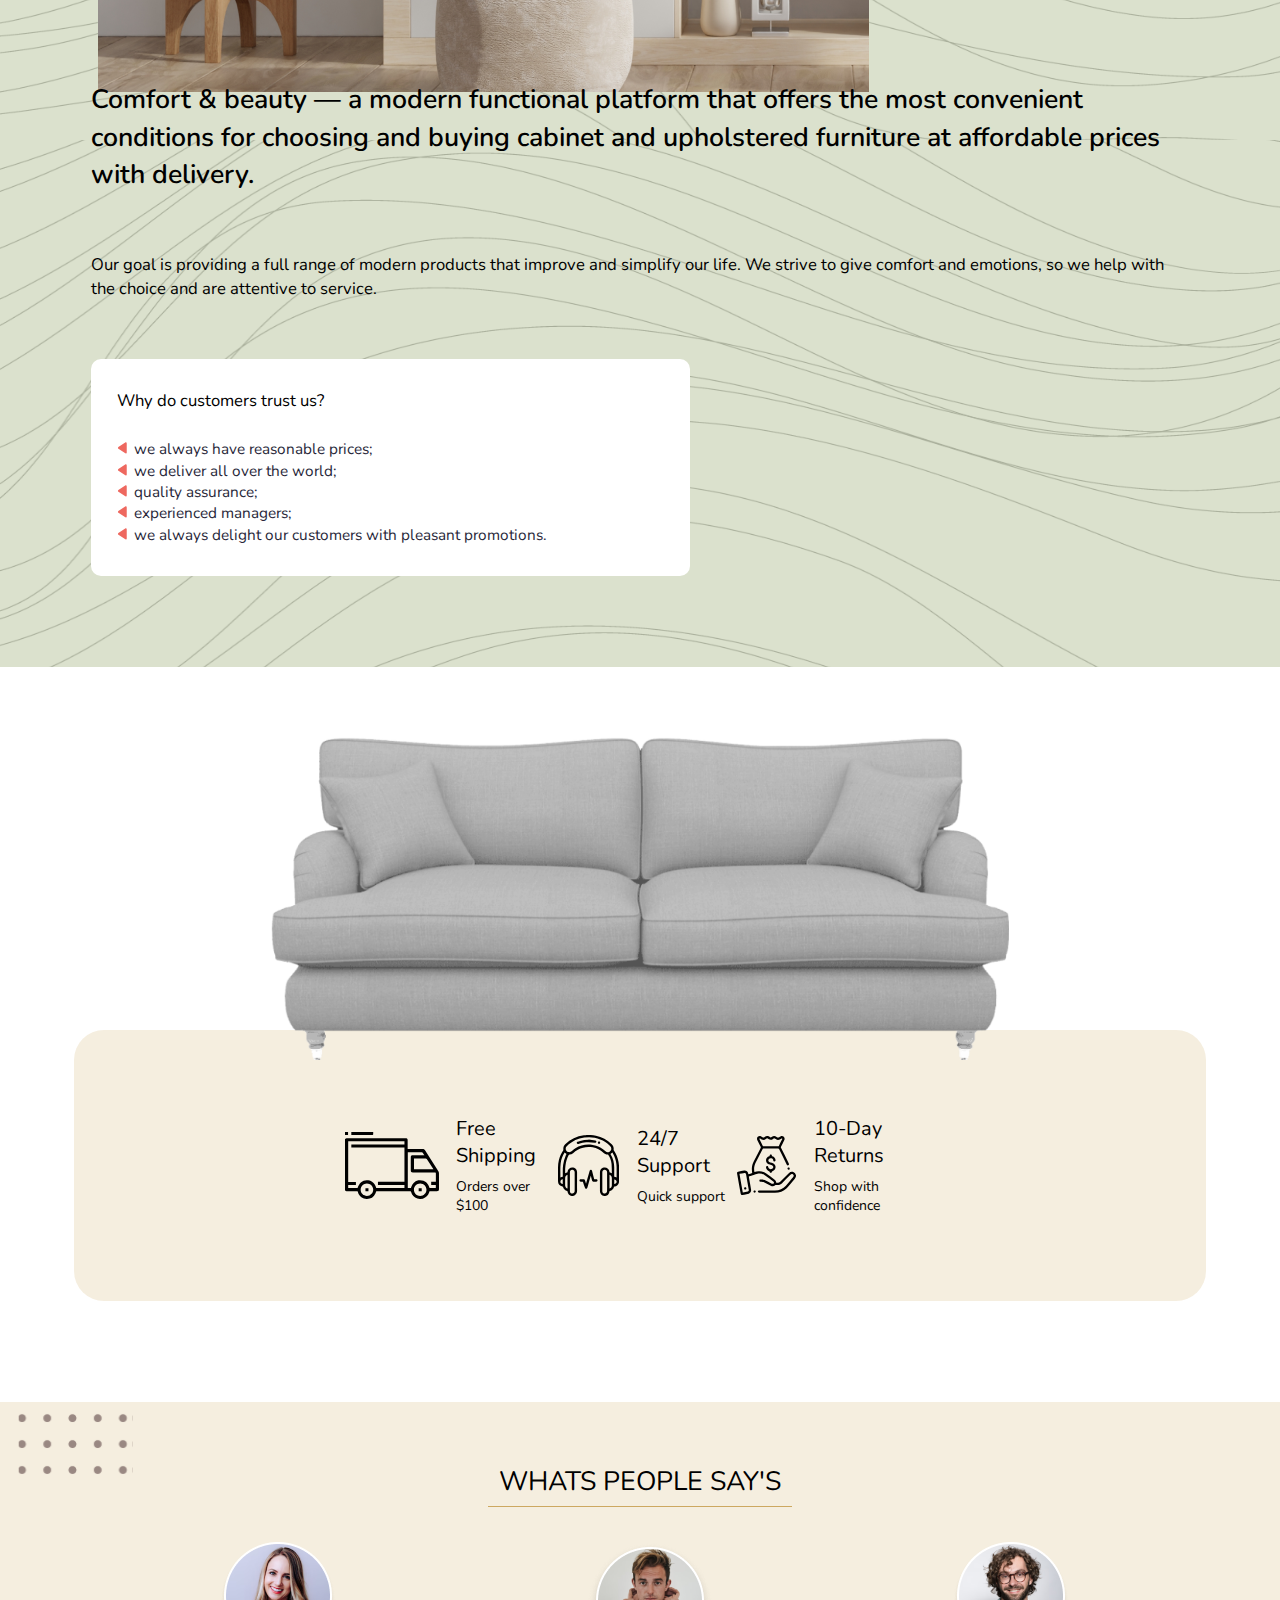
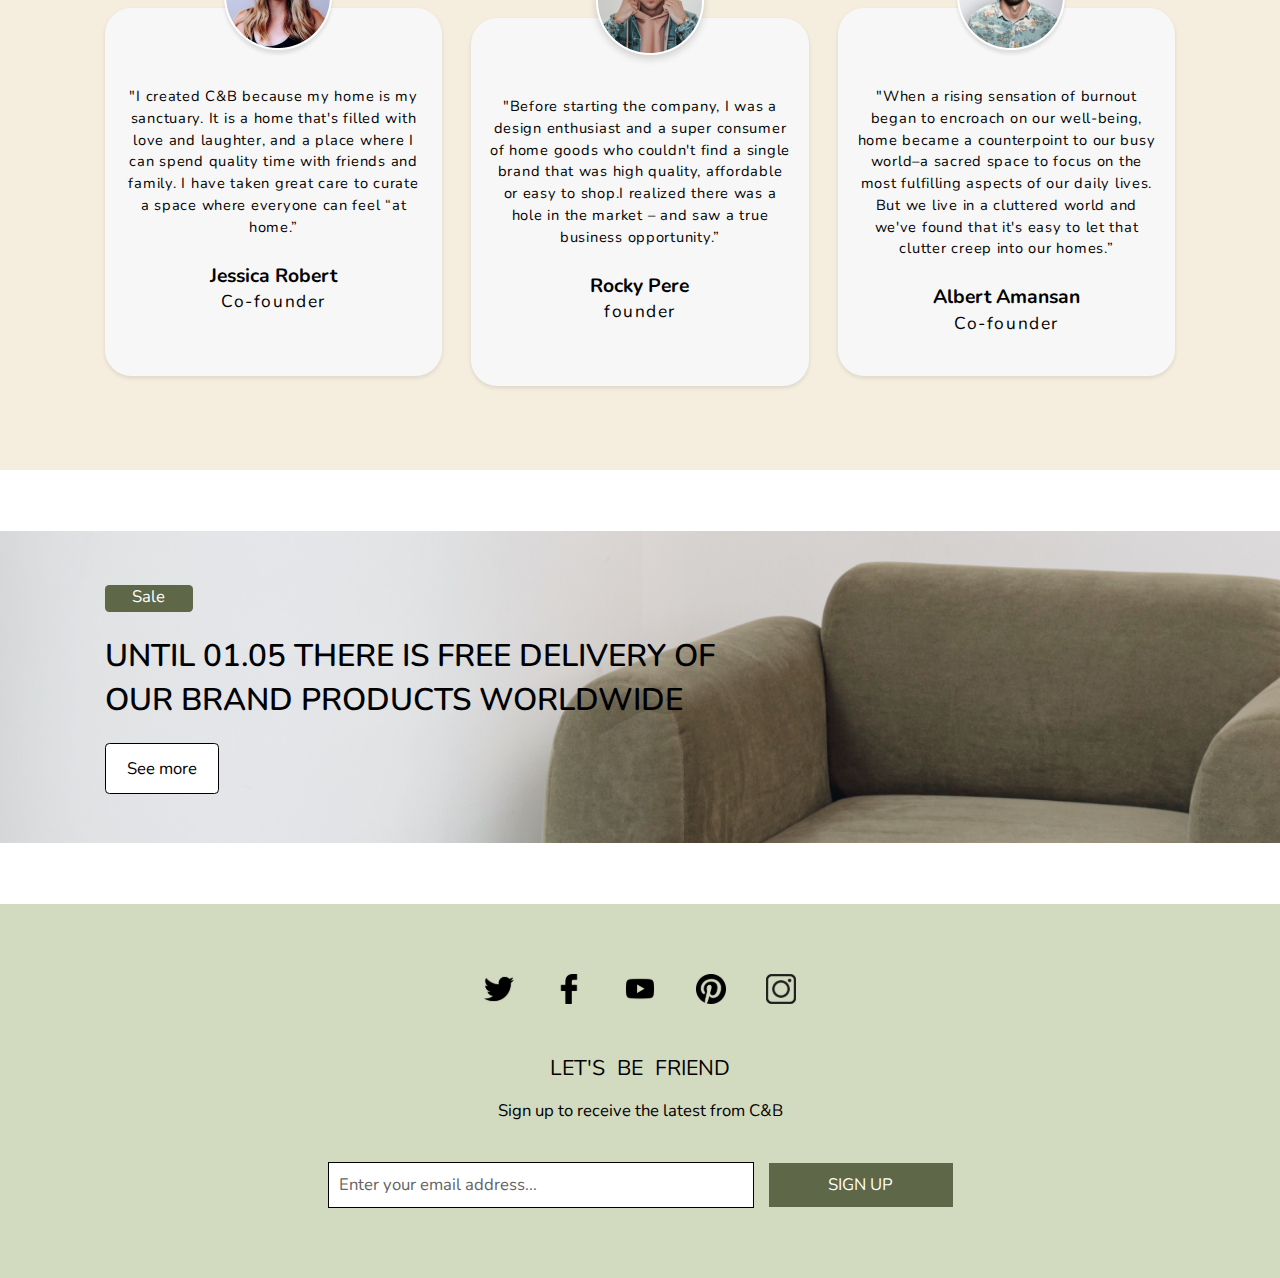
==== commit 25b23490: "Update about.html" ====
--- a/html/about.html
+++ b/html/about.html
@@ -20,6 +20,11 @@
     <header class="header">
       <div class="header__container">
         <div class="header_up">
+          <div class="burger">
+            <div class="menu__icon">
+              <span></span>
+            </div>
+          </div>
           <div class="logo">
             <img src="../img/header/logo.svg" alt="logo" class="img_logo">
             <h1 class="site_name">Comfort&Beauty</h1>
@@ -29,16 +34,18 @@
               <img src="../img/header/loupe.svg" alt="search" class="loupe">
               <div class="search__title">Search here</div>
             </div>
-            <img src="../img/header/shopping_cart.svg" alt="shopping_cart" class="cart">
-            <div class="number_of_things">0</div>
+            <div class="cart__container">
+              <img src="../img/header/shopping_cart.svg" alt="shopping_cart" class="cart">
+              <div class="number_of_things">0</div>
+            </div>
           </div>
         </div>
         <div class="line"></div>
-        <nav>
+        <nav class="menu__body">
           <ul class="menu">
             <li class="menu_item"><a href="../index.html">HOME</a></li>
-            <li class="menu_item"><a href="../html/catalog.html">SHOP</a></li>
-            <li class="menu_item active"><a href="../html/about.html">ABOUT</a></li>
+            <li class="menu_item active"><a href="../html/catalog.html">SHOP</a></li>
+            <li class="menu_item"><a href="../html/about.html">ABOUT</a></li>
             <li class="menu_item"><a href="../html/contacts.html">CONTACTS</a></li>
           </ul>
         </nav>
@@ -47,63 +54,68 @@
 
     <main class="main__about">
       <div class="aboutUs__block">
-        <img src="../img/about/png/aboutUs.png" alt="img" class="img__home">
+        <div class="img__home">
+          <img src="../img/about/png/aboutUs.png" alt="img">
+        </div>
         <div class="text__container">
           <h4 class="about__us">About us</h4>
           <div class="about__line"></div>
           <h2 class="about__title">Furniture of art.</h2>
           <p class="about__text">We belive that when we take care of our home, it takes care of us. That's why we create
             beautiful, functional products for modern life using only quality materials.</p>
-          <button class="btn__shop">Shop now</button>
-        </div>
-        <img src="../img/about/png/chair.png" alt="chair" class="chair">
+          <a href="../html/catalog.html" class="btn__shop">Shop now</a>
+        </div>
+        <div class="chair">
+          <img src="../img/about/png/chair.png" alt="chair">
+        </div>
       </div>
 
       <div class="text__block">
-        <img src="../img/about/png/image.png" alt="" class="image__textblock">
-        <div class="text">
-          <h3 class="description">Comfort & beauty — a modern functional platform that offers
-            the most convenient conditions for choosing and buying cabinet and upholstered
-            furniture at affordable prices with delivery.</h3>
-          <p class="paragraph">Our goal is providing a full range of modern products that
-            improve and simplify our life. We strive to give comfort and emotions, so we
-            help with the choice and are attentive to service.</p>
-          <div class="description__block">
-            <h4 class="description__block__title">Why do customers trust us?</h4>
-            <ul>
-              <li class="item">we always have reasonable prices;</li>
-              <li class="item">we deliver all over the world;</li>
-              <li class="item">quality assurance;</li>
-              <li class="item">experienced managers;</li>
-              <li class="item">we always delight our customers with pleasant promotions.</li>
-            </ul>
-          </div>
-        </div>
-      </div>
-
-      <img src="../img/about/svg/pattern1.svg" alt="" class="pattern1">
-      <img src="../img/about/svg/pattern2.svg" alt="" class="pattern2">
+        <div class="text__block__content">
+          <div class="image__textblock">
+            <img src="../img/about/png/image.png" alt="">
+          </div>
+          <div class="text">
+            <h3 class="description">Comfort & beauty — a modern functional platform that offers
+              the most convenient conditions for choosing and buying cabinet and upholstered
+              furniture at affordable prices with delivery.</h3>
+            <p class="paragraph">Our goal is providing a full range of modern products that
+              improve and simplify our life. We strive to give comfort and emotions, so we
+              help with the choice and are attentive to service.</p>
+            <div class="description__block">
+              <h4 class="description__block__title">Why do customers trust us?</h4>
+              <ul>
+                <li class="item">we always have reasonable prices;</li>
+                <li class="item">we deliver all over the world;</li>
+                <li class="item">quality assurance;</li>
+                <li class="item">experienced managers;</li>
+                <li class="item">we always delight our customers with pleasant promotions.</li>
+              </ul>
+            </div>
+          </div>
+        </div>
+      </div>
 
       <div class="service">
         <div class="sofa__img">
           <img src="../img/about/png/sofa.png" alt="sofa">
         </div>
         <div class="info__service__block">
-          <div class="item__service">
+          <div class="item__service item__service1">
             <img src="../img/about/svg/free_shipping.svg" alt="">
             <div class="item__text">
               <div class="item__title">Free Shipping</div>
               <div class="item__description">Orders over $100</div>
             </div>
           </div>
-          <div class="item__service">
+          <div class="item__service item__service2">
             <img src="../img/about/svg/support.svg" alt="">
             <div class="item__text">
               <div class="item__title">24/7 Support</div>
               <div class="item__description">Quick support</div>
             </div>
           </div>
-          <div class="item__service">
+          <div class="item__service item__service3">
             <img src="../img/about/svg/returns.svg" alt="">
             <div class="item__text">
               <div class="item__title">10-Day Returns</div>
@@ -116,55 +128,61 @@
       <img src="../img/about/svg/dots.svg" alt="" class="dots">
 
       <div class="reviews">
-        <h3 class="reviews__title">Whats people say's</h3>
-        <div class="reviews__line"></div>
-
-        <div class="customers">
-          <div class="customer">
-            <div class="photo">
-              <img src="../img/about/png/jessica.png" alt="">
-            </div>
-            <div class="customer__text__block">
-              <p class="customer__description">"I created C&B because my home is my sanctuary.
-                It is a home that's filled with love and laughter, and a place where I can spend
-                quality time with friends and family. I have taken great care to curate a space where everyone can feel
-                “at home.”</p>
-              <p class="name">Jessica Robert</p>
-              <p class="post">Co-founder</p>
-            </div>
-          </div>
-          <div class="customer">
-            <div class="photo">
-              <img src="../img/about/png/rocky.png" alt="">
-            </div>
-            <div class="customer__text__block">
-              <p class="customer__description">"Before starting the company, I was a design enthusiast and a super
-                consumer of home goods who couldn't find a single brand that was high quality, affordable or easy to
-                shop.I realized there was a hole in the market – and saw a true business opportunity.”</p>
-              <p class="name">Rocky Pere</p>
-              <p class="post">founder</p>
-            </div>
-          </div>
-          <div class="customer">
-            <div class="photo">
-              <img src="../img/about/png/albert.png" alt="">
-            </div>
-            <div class="customer__text__block">
-              <p class="customer__description">"When a rising sensation of burnout began to encroach on our well-being,
-                home became a counterpoint to our busy world–a sacred space to focus on the most fulfilling aspects of
-                our daily lives. But we live in a cluttered world and we've found that it's easy to let that clutter
-                creep into our homes.”</p>
-              <p class="name">Albert Amansan</p>
-              <p class="post">Co-founder</p>
+        <div class="reviews__content">
+          <h3 class="reviews__title">Whats people say's</h3>
+          <div class="reviews__line"></div>
+
+          <div class="customers">
+            <div class="customer">
+              <div class="photo">
+                <img src="../img/about/png/jessica.png" alt="">
+              </div>
+              <div class="customer__text__block">
+                <p class="customer__description">"I created C&B because my home is my sanctuary.
+                  It is a home that's filled with love and laughter, and a place where I can spend
+                  quality time with friends and family. I have taken great care to curate a space where everyone can
+                  feel
+                  “at home.”</p>
+                <p class="name">Jessica Robert</p>
+                <p class="post">Co-founder</p>
+              </div>
+            </div>
+            <div class="customer">
+              <div class="photo">
+                <img src="../img/about/png/rocky.png" alt="">
+              </div>
+              <div class="customer__text__block">
+                <p class="customer__description">"Before starting the company, I was a design enthusiast and a super
+                  consumer of home goods who couldn't find a single brand that was high quality, affordable or easy to
+                  shop.I realized there was a hole in the market – and saw a true business opportunity.”</p>
+                <p class="name">Rocky Pere</p>
+                <p class="post">founder</p>
+              </div>
+            </div>
+            <div class="customer">
+              <div class="photo">
+                <img src="../img/about/png/albert.png" alt="">
+              </div>
+              <div class="customer__text__block">
+                <p class="customer__description">"When a rising sensation of burnout began to encroach on our
+                  well-being,
+                  home became a counterpoint to our busy world–a sacred space to focus on the most fulfilling aspects of
+                  our daily lives. But we live in a cluttered world and we've found that it's easy to let that clutter
+                  creep into our homes.”</p>
+                <p class="name">Albert Amansan</p>
+                <p class="post">Co-founder</p>
+              </div>
             </div>
           </div>
         </div>
       </div>
 
       <div class="sale">
+        <div class="sale__content">
           <div class="sale__box">Sale</div>
           <h3 class="text__sale">Until 01.05 there iS free delivery of our brand products worldwide</h3>
           <button class="btn__sale">See more</button>
+        </div>
       </div>
     </main>
 
@@ -175,7 +193,7 @@
           <a href="https://www.facebook.com/"><img src="../img/footer/facebook.svg" alt="facebook" class="icon"></a>
           <a href="https://www.youtube.com/"><img src="../img/footer/youtube.svg" alt="youtube" class="icon"></a>
           <a href="https://www.pinterest.com/"><img src="../img/footer/pinterest.svg" alt="pinterest" class="icon"></a>
-          <a href="https://www.instagram.com/demitorya/"><img src="../img/footer/instagram.svg" alt="instagram" class="icon"></a>
+          <a href="https://www.instagram.com/"><img src="../img/footer/instagram.svg" alt="instagram" class="icon"></a>
         </div>
         <div class="text__footer">
           <pre class="pre">LET'S  BE  FRIEND</pre>
--- a/css/style.css
+++ b/css/style.css
@@ -3,8 +3,6 @@
   margin: 0;
   border: 0;
 }
-
-/*меняем подсчет ширины блока так, чтобы она была удобна для верстки*/
 *,
 *:before,
 *:after {
@@ -12,8 +10,6 @@
   -webkit-box-sizing: border-box;
   box-sizing: border-box;
 }
-
-/*убираем линии обводки у некоторых браузеров*/
 :focus,
 :active {
   outline: none;
@@ -22,15 +18,12 @@
 a:active {
   outline: none;
 }
-
 nav,
 footer,
 header,
 aside {
   display: block;
 }
-
-/*уравниваем поведение шрифтов и элементов у разных браузеров, в т.ч. запрещают увеличение шрифта самовольно на iphone*/
 html,
 body {
   height: 100%;
@@ -42,15 +35,11 @@
   -moz-text-size-adjust: 100%;
   -webkit-text-size-adjust: 100%;
 }
-
-/*наследуем семейство шрифта, т.к. по умолчанию это не предусмотрено*/
 input,
 button,
 textarea {
   font-family: inherit;
 }
-
-/*убираем некоторые особенности в разных браузерах*/
 input::-ms-clear {
   display: none;
 }
@@ -74,8 +63,6 @@
 img {
   vertical-align: top;
 }
-
-/*обнуляем заголовки*/
 h1,
 h2,
 h3,
@@ -86,8 +73,6 @@
   font-weight: 400;
 }
 
-/*-----------------------------------------------------------*/
-
 html {
   scroll-behavior: smooth;
 }
@@ -102,37 +87,35 @@
   display: flex;
   flex-direction: column;
 }
-
-/*---------------------------HEADER------------------------*/
+/*--------------------------------------------------------------------HEADER-------------------------------------------------------------------*/
 .header {
   max-width: 100%;
-  height: auto;
-  background: rgba(205, 168, 97, 0.2);
+  background: #fffaea;
 }
 .header__container,
-.footer__container,
 .title__container,
 .main__container {
+  width: 100%;
+  padding: 24px 15px;
   margin: 0 auto;
-  padding: 0 6.56rem;
 }
 .header_up {
   display: flex;
   justify-content: space-between;
   align-items: center;
-  padding-top: 24px;
-  margin-bottom: 15px;
 }
 .logo {
   display: flex;
-  justify-content: space-between;
-  align-items: center;
-  width: 560px;
-  height: 80px;
+  align-items: center;
+  gap: 3%;
+  flex: 1 1 50%;
+}
+.logo img {
+  width: 12%;
 }
 .site_name {
-  font-size: 48px;
-  line-height: 73px;
+  font-size: calc(16px + 35 * (100vw / 1920));
+  line-height: calc(40px + 35 * (100vw / 1920));
   letter-spacing: 0.15em;
   color: #3f2100;
   font-family: "Titillium Web", sans-serif;
@@ -140,19 +123,20 @@
 .search__container {
   display: flex;
   align-items: center;
-  width: 295px;
-  height: 40px;
-}
-.search {
-  width: 200px;
-  height: 40px;
-  margin-right: 30px;
-  display: flex;
+  justify-content: end;
+  flex: 1 1 40%;
+  gap: 10%;
+}
+.search,
+.cart__container {
+  display: flex;
+  align-items: center;
+  justify-content: end;
+  gap: 10px;
 }
 .search__title {
-  font-size: 23px;
-  line-height: 31px;
-  margin-left: 7px;
+  font-size: calc(18px + 5 * (100vw / 1920));
+  line-height: calc(30px + 5 * (100vw / 1920));
   align-items: center;
 }
 .cart,
@@ -162,30 +146,31 @@
 }
 .number_of_things {
   background-color: #000000;
-  margin-left: 11px;
   border-radius: 15px;
   color: #fff;
-  font-size: 18px;
-  line-height: 25px;
+  font-size: calc(12px + 6 * (100vw / 1920));
+  line-height: calc(18px + 6 * (100vw / 1920));
   text-align: center;
   padding-top: 3px;
 }
 .line {
+  width: 100%;
   height: 2px;
   background-color: #000;
-  margin-bottom: 20px;
+  margin: 10px 0 20px;
   border-radius: 1px;
 }
 .menu {
-  display: flex;
-  width: 320px;
+  width: 35%;
+  display: flex;
   justify-content: space-between;
+  align-items: center;
+  gap: 15px;
   margin: 0 auto;
-  margin-bottom: 20px;
 }
 .menu_item a {
-  font-size: 18px;
-  line-height: 25px;
+  font-size: calc(16px + 4 * (100vw / 1920));
+  line-height: calc(21px + 4 * (100vw / 1920));
   color: #000;
 }
 .menu_item a:hover {
@@ -194,43 +179,176 @@
 .menu_item.active a {
   text-decoration: underline;
 }
-.menu__icon {
+.burger {
   display: none;
 }
 body._lock {
   overflow: hidden;
 }
-
-/*-----------------------------MAIN-----------------------*/
+@media (min-width: 1480px) {
+  .header__container,
+  .footer__container,
+  .title__container,
+  .main__container {
+    width: 1440px;
+  }
+}
+@media (max-width: 768px) {
+    .header__container {
+      position: fixed;
+      z-index: 2;
+      padding: 15px;
+    }
+    .header__container .line {
+      height: 1px;
+      margin: 10px 0 0;
+    }
+    .header_up,
+    .line {
+      position: relative;
+      z-index: 5; 
+    }
+    .logo {
+      flex: 1 1 50%;
+      justify-content: center;
+    }
+    .img_logo {
+      display: none;
+    }
+    .search__container {
+      flex: 0 1 25%;
+    }
+    .cart,
+    .number_of_things,
+    .loupe {
+      width: 20px;
+      height: 20px;
+    }
+    .number_of_things {
+      padding-top: 0px;
+    }
+    .search__title {
+      display: none;
+    }
+    /*--------------------------BURGER--------------------------*/
+    .menu {
+      display: block;
+      text-align: center;
+    }
+    .burger {
+      display: block;
+      flex: 0 1 25%;
+    }
+    .menu__icon {
+      z-index: 5;
+      position: relative;
+      width: 30px;
+      height: 18px;
+      cursor: pointer;
+    }
+    .menu__icon::before,
+    .menu__icon::after,
+    .menu__icon span {
+      left: 0;
+      position: absolute;
+      height: 2px;
+      width: 100%;
+      transition: all 0.3s ease 0s;
+      background-color: #3f2100;
+    }
+    .menu__icon::before,
+    .menu__icon::after {
+      content: "";
+    }
+    .menu__icon::before {
+      top: 0;
+    }
+    .menu__icon::after {
+      bottom: 0;
+    }
+    .menu__icon span {
+      top: 50%;
+      transform: scale(1) translate(0px, -50%);
+    }
+    .menu__icon._active span{
+      transform: scale(0) translate(0px, -50%);
+    }
+    .menu__icon._active::before {
+      top: 50%;
+      transform: rotate(-45deg) translate(0px, -50%);
+    }
+    .menu__icon._active::after {
+      bottom: 50%;
+      transform: rotate(45deg) translate(0px, 50%);
+    }
+    .menu__body {
+      position: fixed;
+      z-index: 2;
+      top: 0;
+      left: -100%;
+      width: 100%;
+      height: 100%;
+      background-color: #fffaea;
+      padding-top: 150px;
+      transition: left 0.3s ease 0s;
+      overflow: auto;
+    }
+    .menu__body::before {
+      content: "";
+      position: fixed;
+      width: 100%;
+      top: 0;
+      left: 0;
+      height: 100px;
+      background: #fffaea;
+      z-index: 10;
+    }
+    .menu__body._active {
+      left: 0;
+    }
+    .menu > li {
+      margin: 0px 0px 25px 0px;
+    }
+    .menu > li:last-child {
+      margin-bottom: 0;
+    }
+}
+@media (max-width: 500px) {
+  .burger {
+    flex: 0 1 10%;
+  }
+  .logo {
+    flex: 1 1 90%;
+  }
+  .search__container {
+    display: none;
+  }
+}
+/*----------------------------------------------------------------------------MAIN-------------------------------------------------------------------------------------*/
 .main {
   flex: 1 1 auto;
 }
-
-/*-----------------------------WELCOME------------------------*/
+/*---------------------------------------------------------------------------WELCOME----------------------------------------------------------------------------------*/
 .welcome {
-  background: url('../img/home/png/Body.png') 50% / cover no-repeat;
-  padding-top: 15.625rem;
-  padding-bottom: 28rem;
-}
-.welcome img{
-  position: relative;
-  float: left;
-  width: 100%;
+  background: url('../img/home/png/Body.png');
+  background-size: cover;
+  background-position: center;
+  padding: 250px 0 450px;
 }
 .title__container{
+  width: 50%;
   float: right;
-  margin-right: 4.375rem;
 }
 .title {
-  font-size: calc(20px + 15 * (100vw / 1920));
-  line-height: calc(33px + 15 * (100vw / 1920));
+  font-size: calc(20px + 12 * (100vw / 1920));
+  line-height: calc(33px + 12 * (100vw / 1920));
   text-transform: uppercase;
 }
 .title_text {
-  font-size: 18px;
-  line-height: 25px;
+  font-size: calc(14px + 4 * (100vw / 1920));
+  line-height: calc(21px + 4 * (100vw / 1920));
   margin-top: 15px;
-  margin-bottom: 44px;
+  margin-bottom: 25px;
 }
 .title_button {
   padding: 15px 35px;
@@ -239,14 +357,38 @@
 }
 .title_button a {
   text-transform: uppercase;
-  font-size: 18px;
-  line-height: 25px;
+  font-size: calc(14px + 4 * (100vw / 1920));
+  line-height: calc(21px + 4 * (100vw / 1920));
   color: #fff;
 }
-/*------------------------------BLOG--------------------------------*/
+@media (max-width: 768px) {
+  .welcome {
+    padding: 250px 0 250px;
+    background-position: 65%;
+  }
+  .title__container{
+    width: 100%;
+    margin: 0 auto;
+    float: none;
+    text-align: center;
+  }
+  .title {
+    font-weight: 500;
+  }
+  .title_button {
+    padding: 15px 25px;
+  }
+}
+@media (max-width: 500px) {
+  .welcome {
+    padding: 200px 0 200px;
+  }
+}
+/*-----------------------------------------------------------------------BLOG---------------------------------------------------------------------*/
 .blog {
   position: relative;
   background: url("../img/about/png/pattern.png") 50% / cover no-repeat;
+  padding: 75px 15px;
 }
 .subtitle__block {
   text-align: center;
@@ -256,111 +398,183 @@
   line-height: calc(31px + 10 * (100vw / 1920));
   font-weight: 600;
   letter-spacing: 0.04em;
-  margin-bottom: 0.375rem;
-  padding-top: 80px;
   text-transform: uppercase;
   color: #34383d;
 }
 .line__subtitle {
-  width: calc(300px + 130 * (100vw / 1920));
-  height: 0.125rem;
+  width: 45%;
+  height: 2px;
   background-color: #cda861;
-  margin: 0 auto 1.25rem;
+  margin: 6px auto 20px;
 }
 .subtitle__block p {
   font-size: calc(16px + 6 * (100vw / 1920));
-  margin-bottom: 26px;
+  margin-bottom: 25px;
   color: #34383d;
   opacity: 0.8;
 }
 .gallery__blog {
-  width: 1284px;
+  width: 90%;
   margin: 0 auto;
   display: grid;
   grid-template-columns: 1fr 1fr;
-  gap: 114px;
-  padding-bottom: 67px;
+  gap: 80px;
+}
+.item__blog1 {
+  background: url('../img/home/png/blog1.jpg');
+}
+.item__blog2 {
+background: url('../img/home/png/blog2.jpg');
+}
+.item__blog3 {
+  background: url('../img/home/png/blog3.jpg');
+}
+.item__blog4 {
+  background: url('../img/home/png/blog4.jpg');
 }
 .item__blog {
+  background-size: cover;
+  background-position: center;
   position: relative;
-  width: 585px;
-  height: 388px;
-}
-.item__blog .img__blog {
+  width: 100%;
+  height: 450px;
+  border-radius: 50px;
+}
+.item__blog:before {
+	content: '';
+	width: 100%;
+	height: 100%;
   position: absolute;
+	background-color:rgba(0, 0, 0, .5);
+  border-radius: 50px;
+}
+.calendar-comment {
+  display: flex;
+  justify-content: start;
+  gap: 10px;
+  margin: 270px 50px 8px;
 }
 .calendar,
 .comment {
-  position: absolute;
-  top: 270px;
   display: flex;
   justify-content: space-between;
   align-items: center;
-  z-index: 5;
-  width: 113px;
-  height: 20px;
-}
-.calendar {
-  left: 50px;
+  gap: 5px;
 }
 .calendar p,
 .comment p {
   font-weight: 400;
-  font-size: calc(12px + 2 * (100vw / 1920));
-  line-height: calc(17px + 2 * (100vw / 1920));
+  font-size: calc(12px + 6 * (100vw / 1920));
+  line-height: calc(17px + 6 * (100vw / 1920));
   color: #fff;
 }
-.comment {
-  left: 176px;
-}
 .decore {
-  position: absolute;
-  z-index: 5;
-  top: 298px;
-  left: 50px;
   font-weight: 700;
   font-size: calc(24px + 8 * (100vw / 1920));
   line-height: calc(36px + 8 * (100vw / 1920));
   color: #fff;
+  margin-bottom: 10px;
+  margin-left: 50px;
 }
 .link {
-  position: absolute;
-  z-index: 5;
-  top: 345px;
-  left: 50px;
   font-weight: 400;
-  font-size: calc(14px + 4 * (100vw / 1920));
-  line-height: calc(21px + 4 * (100vw / 1920));
+  font-size: calc(14px + 8 * (100vw / 1920));
+  line-height: calc(21px + 8 * (100vw / 1920));
   color: #fff;
-}
-.swiper__pagination {
-  display: none;
-}
-.rectangle__gallery {
-  position: absolute;
-  bottom: 0;
-  left: 120px;
-  width: 1036px;
-  height: 604px;
-  background: rgba(205, 168, 97, 0.2);
-  border-radius: 0px 100px 100px 0px;
-}
+  margin-left: 50px;
+}
+.calendar-comment,
+.decore,
+.link {
+  position: relative;
+  z-index: 2;
+}
+@media (max-width: 1440px) {
+  .gallery__blog {
+    gap: 50px;
+  }
+  .item__blog {
+    height: 380px;
+  }
+  .calendar-comment {
+    margin: 230px 30px 8px;
+  }
+  .decore,
+  .link {
+    margin-left: 30px;
+  }
+}
+@media (max-width: 1024px) {
+  .gallery__blog {
+    width: 100%;
+    gap: 40px;
+  }
+  .item__blog {
+    height: 300px;
+  }
+  .calendar-comment {
+    margin: 170px 30px 8px;
+  }
+}
+@media (max-width: 768px) {
+  .gallery__blog {
+    gap: 30px;
+  }
+  .item__blog {
+    height: 250px;
+  }
+  .calendar-comment {
+    margin: 120px 15px 8px;
+  }
+  .decore,
+  .link {
+    margin-left: 15px;
+  }
+}
+@media (max-width: 600px) {
+  .gallery__blog {
+    grid-template-columns: 1fr;
+    gap: 50px;
+  }
+  .item__blog {
+    height: 350px;
+  }
+  .calendar-comment {
+    margin: 200px 30px 8px;
+  }
+  .decore,
+  .link {
+    margin-left: 30px;
+  }
+}
+@media (max-width: 480px) {
+  .gallery__blog {
+    gap: 25px;
+  }
+  .item__blog {
+    height: 300px;
+  }
+  .calendar-comment {
+    margin: 180px 30px 8px;
+  }
+}
+/*----------------------------------------------------------------------------------------------------------------------------------------------*/
 .subscribe {
   position: relative;
-  margin-top: 80px;
-  padding: 80px 240px;
+  padding: 80px 20px;
   background-color: rgba(205, 168, 97, 0.2);
 }
-.subscribe img {
-  width: 100%;
+.sub__block {
+  background: url('../img/home/png/subscribe__img.png');
+  background-size: cover;
+  background-position: center;
+  width: 80%;
+  margin: 0 auto;
   border-radius: 20px;
-}
-.sub__block {
-  position: absolute;
-  margin-top: 100px;
-  margin-left: 110px;
+  padding: 100px 100px 300px;
 }
 .subtitle__subscribe {
+  width: 50%;
   font-size: calc(20px + 10 * (100vw / 1920));
   line-height: calc(31px + 10 * (100vw / 1920));
   font-weight: 600;
@@ -369,7 +583,7 @@
   color: #34383d;
 }
 .sub__line {
-  width: 610px;
+  width: 50%;
   height: 2px;
   background-color: #cda861;
   margin: 6px 0 20px;
@@ -378,30 +592,29 @@
   font-weight: 400;
   font-size: calc(18px + 4 * (100vw / 1920));
   line-height: calc(26px + 4 * (100vw / 1920));
-  margin-left: 55px;
   margin-bottom: 76px;
 }
 .enter {
-  display: flex;
+  display: inline;
   justify-content: space-between;
-  width: 610px;
-  height: 79px;
+  align-items: center;
+  width: 50%;
+  padding: 25px 10px 25px 40px;
   background-color: #fff;
   box-shadow: 0px 4px 4px rgba(0, 0, 0, 0.25);
   border-radius: 150px;
-}
-.enter > p {
-  padding: 25px 0 25px 40px;
   font-weight: 400;
-  font-size: calc(18px + 4 * (100vw / 1920));
-  line-height: calc(26px + 4 * (100vw / 1920));
+  font-size: calc(14px + 6 * (100vw / 1920));
+  line-height: calc(20px + 6 * (100vw / 1920));
 }
 .sub__btn {
-  padding: 15px 43px;
+  position: relative;
+  right: 200px;
+  padding: 15px 30px;
   margin: 10px;
   font-weight: 700;
-  font-size: calc(16px + 6 * (100vw / 1920));
-  line-height: calc(24px + 6 * (100vw / 1920));
+  font-size: calc(14px + 6 * (100vw / 1920));
+  line-height: calc(20px + 6 * (100vw / 1920));
   color: #fff;
   text-transform: uppercase;
   background-color: #5e6748;
@@ -409,22 +622,77 @@
   border-radius: 150px;
   cursor: pointer;
 }
-.slider__gallery {
-  display: none;
-}
-/*------------------------------------FOOTER---------------------------------------*/
+@media (max-width: 1440px) {
+  .sub__block {
+    width: 90%;
+    padding: 100px 50px 300px;
+    border-radius: 40px;
+  }
+  .subtitle__subscribe,
+  .sub__line,
+  .enter {
+    width: 60%;
+  }
+  .sub__btn {
+    right: 190px;
+  }
+}
+@media (max-width: 1024px) {
+  .sub__block {
+    width: 100%;
+    padding: 100px 40px 250px;
+    background-position: 65%;
+  }
+  .subtitle__subscribe,
+  .sub__line,
+  .enter {
+    width: 90%;
+  }
+  .enter {
+    flex-direction: column;
+  }
+  .sub__btn {
+    right: 0px;
+  }
+}
+@media (max-width: 768px) {
+  .sub__block {
+    padding: 70px 30px 220px;
+  }
+  .subtitle__subscribe,
+  .sub__line,
+  .enter {
+    width: 100%;
+  }
+}
+@media (max-width: 600px) {
+  .sub__block {
+    padding: 90px 20px 200px;
+  }
+  .enter {
+    padding: 10px 10px 10px 20px;
+  }
+  .sub__btn {
+    padding: 10px 30px;
+    margin: 10px 0px 0px;
+    border-radius: 150px;
+  }
+}
+/*-----------------------------------------------------------------------------------FOOTER---------------------------------------------------------------------------*/
 .footer {
   width: 100%;
   background-color: #d2dac0;
 }
+.footer__container {
+  margin: 0 auto;
+  padding: 70px 15px;
+}
 .icons {
   display: flex;
   align-items: center;
   justify-content: space-between;
-  width: 245px;
-  height: 35px;
-  margin: 0 auto;
-  padding: 70px 0px 52px 0px;
+  width: 20%;
+  margin: 0 auto 50px;
 }
 .icons a:hover {
   cursor: pointer;
@@ -435,60 +703,89 @@
   height: 30px;
 }
 .text__footer {
-  width: 325px;
+  width: 40%;
   margin: 0 auto;
-  margin-bottom: 39px;
+  margin-bottom: 40px;
+  text-align: center;
 }
 .text__footer .pre {
-  font-size: 23px;
-  line-height: 31px;
-  text-align: center;
+  font-size: calc(18px + 5 * (100vw / 1920));
+  line-height: calc(26px + 5 * (100vw / 1920));
   font-family: "Nunito", sans-serif;
-  margin-bottom: 25px;
+  margin-bottom: 15px;
 }
 .sign_up_title {
-  font-size: 18px;
-  line-height: 25px;
-  text-align: center;
+  font-size: calc(14px + 4 * (100vw / 1920));
+  line-height: calc(21px + 4 * (100vw / 1920));
 }
 .sign_up {
   display: flex;
   justify-content: space-between;
   align-items: center;
-  width: 635px;
-  height: 50px;
-  margin: 0 auto 4.625rem;
+  width: 50%;
+  gap: 15px;
+  margin: 0 auto;
 }
 .enter_email {
-  width: 500px;
-  height: 50px;
+  width: 80%;
   border: 1px solid #000;
-  padding-left: 10px;
+  padding: 10px;
   color: #000000;
-  font-size: 18px;
-  line-height: 25px;
+  font-size: calc(14px + 4 * (100vw / 1920));
+  line-height: calc(21px + 4 * (100vw / 1920));
   font-weight: 400;
 }
 .enter_email::-webkit-input-placeholder {
   color: #646464;
-  font-size: 18px;
-  line-height: 25px;
+  font-size: calc(14px + 4 * (100vw / 1920));
+  line-height: calc(21px + 4 * (100vw / 1920));
   font-weight: 400;
 }
 .sign_up_button {
-  width: 120px;
-  height: 50px;
+  width: 20%;
+  padding: 10px 25px;
   background-color: #5e6748;
   color: #fff;
-  font-size: 18px;
-  line-height: 25px;
+  font-size: calc(14px + 4 * (100vw / 1920));
+  line-height: calc(21px + 4 * (100vw / 1920));
   text-transform: uppercase;
 }
-
-@media (max-width: 1770px) {
-  .header__container,
-  .main__container,
+@media (max-width: 1440px) {
+  .icons {
+    width: 25%;
+  }
+  .enter_email {
+    width: 70%;
+  }
+  .sign_up_button {
+    width: 30%;
+  }
+}
+@media (max-width: 1024px) {
+  .icons {
+    width: 35%;
+  }
+}
+@media (max-width: 768px) {
+  .icons {
+    width: 45%;
+    margin-bottom: 25px;
+  }
+  .sign_up {
+    display: none;
+  }
+  .sign_up_title {
+    display: none;
+  }
+  .text__footer .pre {
+    margin-bottom: 0px;
+  }
   .footer__container {
-    padding: 0 calc(20px + (105 - 20) * ((100vw - 320px) / (1770 - 320)));
-  }
-}+    padding-bottom: 30px;
+  }
+}
+@media (max-width: 480px)  {
+  .icons {
+    width: 90%;
+}
+}
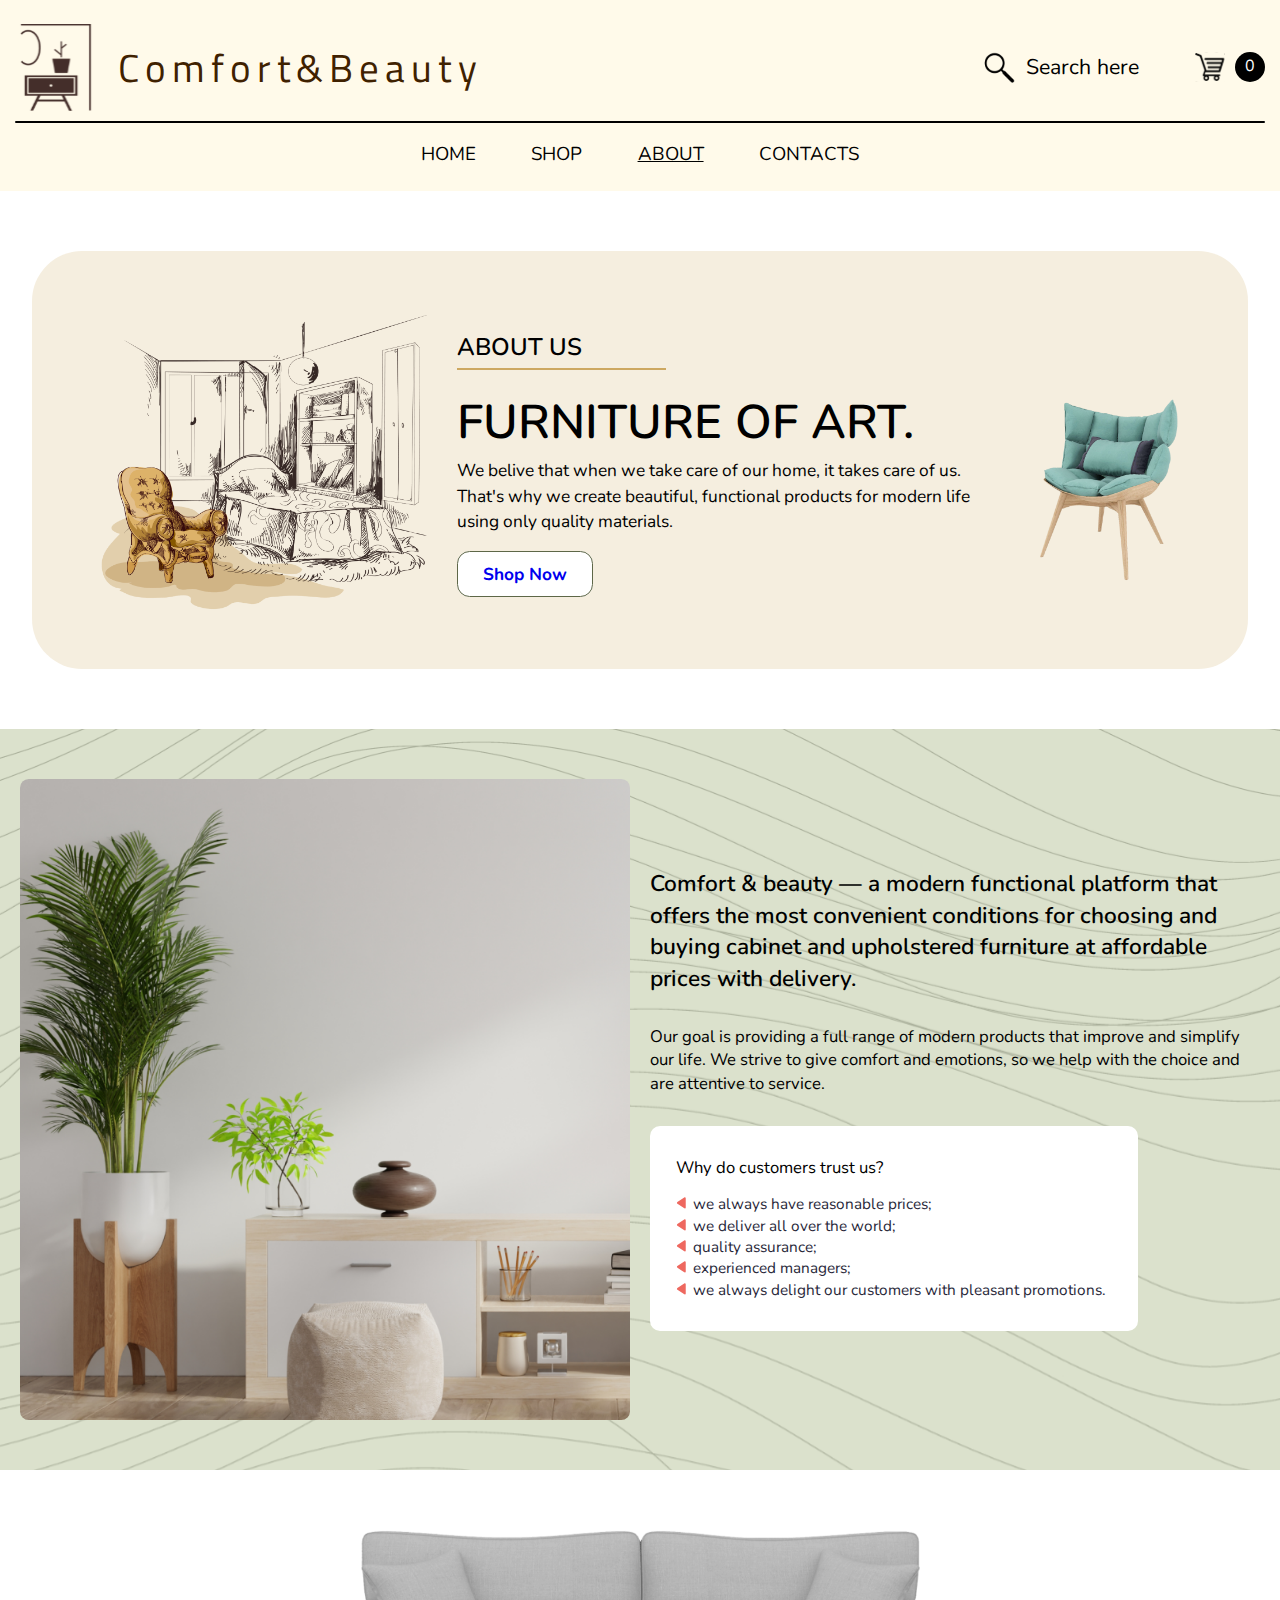
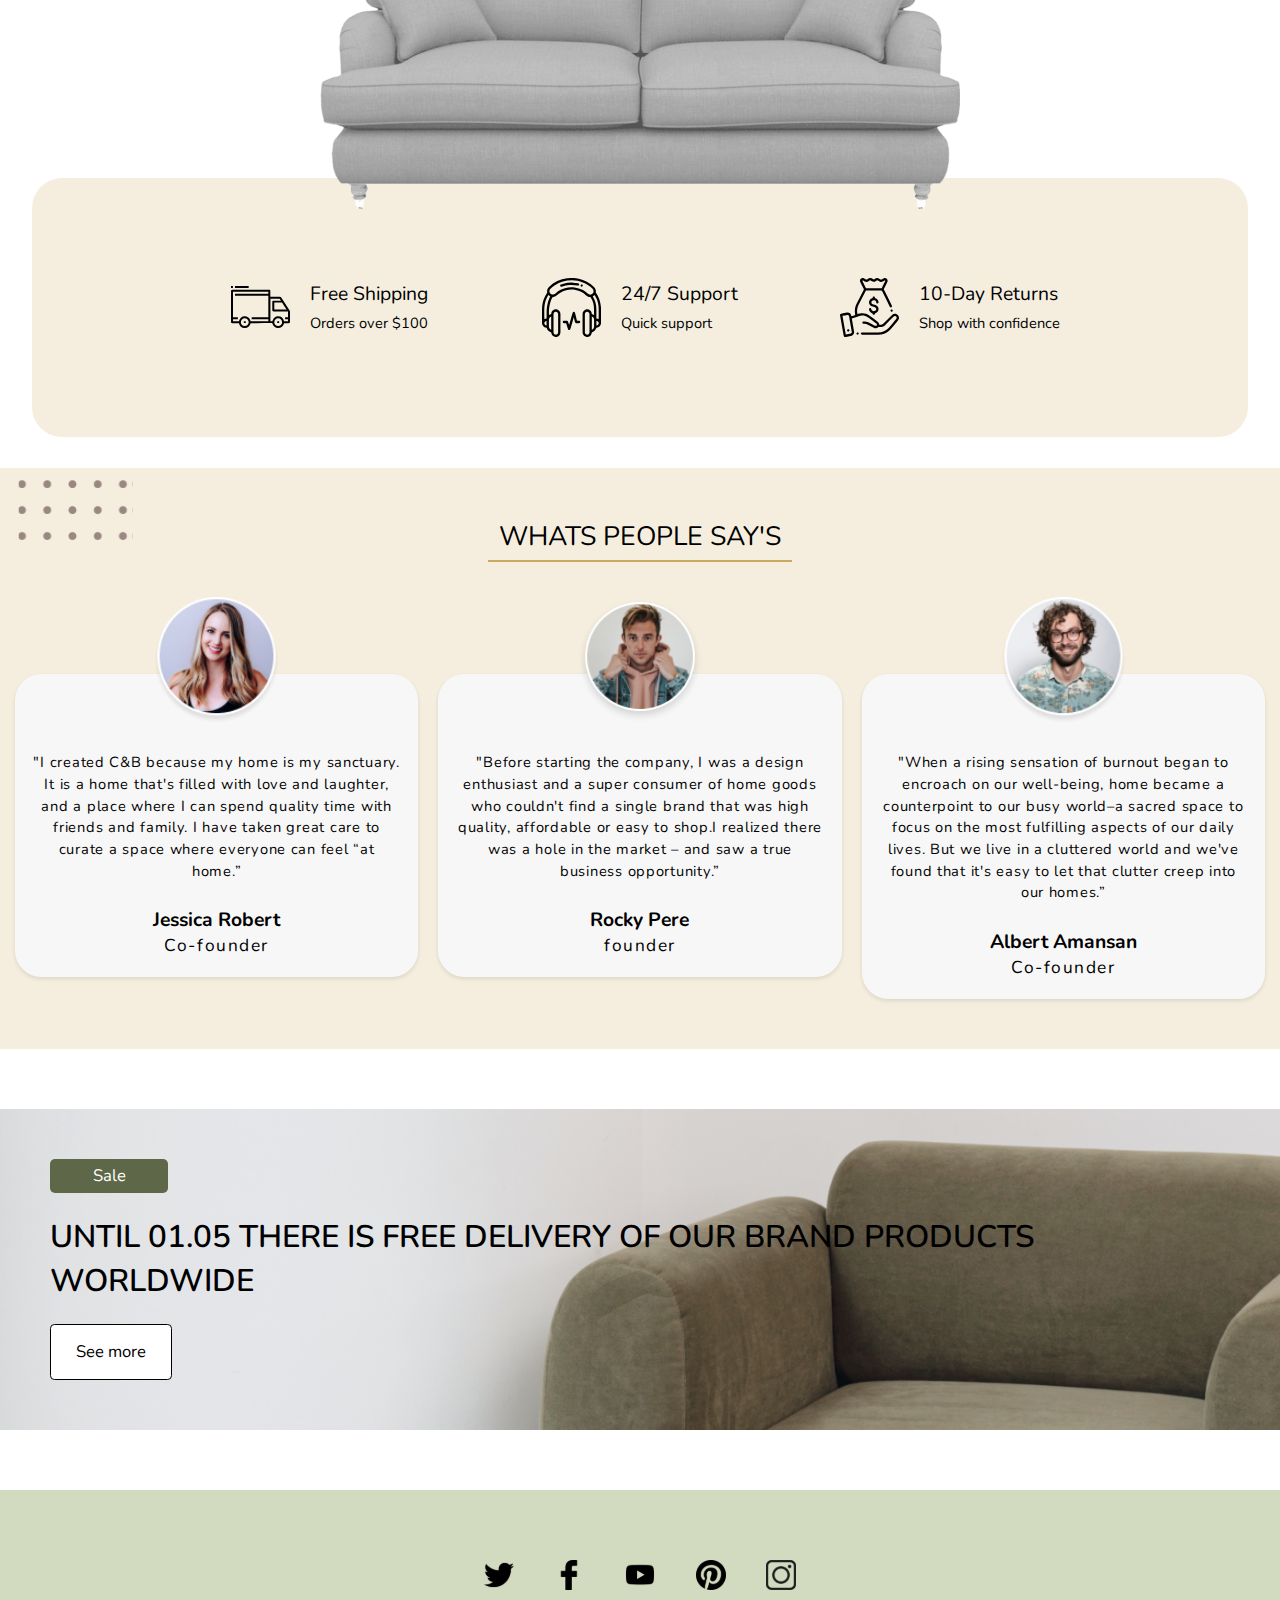
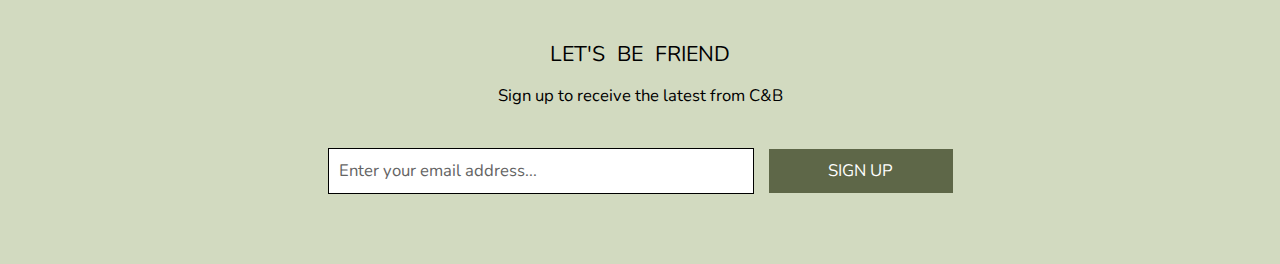
==== commit 773ae790: "Update about.html" ====
--- a/html/about.html
+++ b/html/about.html
@@ -44,8 +44,8 @@
         <nav class="menu__body">
           <ul class="menu">
             <li class="menu_item"><a href="../index.html">HOME</a></li>
-            <li class="menu_item active"><a href="../html/catalog.html">SHOP</a></li>
-            <li class="menu_item"><a href="../html/about.html">ABOUT</a></li>
+            <li class="menu_item"><a href="../html/catalog.html">SHOP</a></li>
+            <li class="menu_item active"><a href="../html/about.html">ABOUT</a></li>
             <li class="menu_item"><a href="../html/contacts.html">CONTACTS</a></li>
           </ul>
         </nav>
--- a/css/style__about.css
+++ b/css/style__about.css
@@ -1,103 +1,144 @@
-/*---------------------MAIN------------------------------------*/
 .main__about {
   flex: 1 1 auto;
   background-color: #fff;
-}
-
-/*------------------------------ABOUT-US-BLOCK----------------------------*/
+  width: 100%;
+  margin: 0 auto;
+}
+/*---------------------------------------------------------------------------ABOUT-US-BLOCK-----------------------------------------------------*/
 .aboutUs__block {
   display: flex;
   justify-content: space-between;
-  width: 88.5%;
+  align-items: center;
+  gap: 10px;
+  width: 95%;
   background: rgba(205, 168, 97, 0.2);
-  border-radius: 3.125rem;
-  margin: 3.75rem auto;
+  border-radius: 50px;
+  margin: 60px auto;
+  padding: 50px;
 }
 .img__home {
-  width: 40.75rem;
-  height: 35.5rem;
-  margin-top: 2.25rem;
-  margin-left: 7.5rem;
+  flex: 1 1 35%;
+}
+.img__home img,
+.chair img {
+  width: 100%;
+}
+.chair img {
+  margin-top: 60px;
 }
 .chair {
-  width: 22.3rem;
-  height: 25.5rem;
-  margin-top: 10.875rem;
-  margin-right: 3.875rem;
+  flex: 1 1 20%;
 }
 .text__container {
-  margin: 4.875rem 0rem;
-  width: 470px;
+  flex: 1 1 50%;
 }
 .about__us {
   font-weight: 600;
-  font-size: calc(20px + 10 * (100vw / 1920));
-  line-height: calc(25px + 16 * (100vw / 1920));
+  font-size: calc(14px + 15 * (100vw / 1920));
+  line-height: calc(20px + 15 * (100vw / 1920));
   text-transform: uppercase;
 }
 .about__line {
-  width: 11.25rem;
-  height: 0.125rem;
+  width: 40%;
+  height: 2px;
   background-color: #cda861;
-  margin: 0.4rem 0 1.3rem;
+  margin: 6px 0 20px;
 }
 .about__title {
   font-weight: 600;
-  font-size: calc(35px + 35 * (100vw / 1920));
-  line-height: calc(40px + 55 * (100vw / 1920));
+  font-size: calc(24px + 35 * (100vw / 1920));
+  line-height: calc(30px + 55 * (100vw / 1920));
   text-transform: uppercase;
-  margin-bottom: 0.125rem;
+  margin-bottom: 2px;
 }
 .about__text {
   font-weight: 400;
-  font-size: calc(16px + 5 * (100vw / 1920));
-  line-height: calc(24px + 5 * (100vw / 1920));
+  font-size: calc(14px + 5 * (100vw / 1920));
+  line-height: calc(22px + 5 * (100vw / 1920));
   margin-bottom: 2rem;
 }
 .btn__shop {
   text-transform: capitalize;
-  font-size: calc(18px + 7 * (100vw / 1920));
+  font-size: calc(14px + 5 * (100vw / 1920));
   font-weight: 700;
-  line-height: calc(27px + 7 * (100vw / 1920));
+  line-height: calc(22px + 5 * (100vw / 1920));
   background-color: #fff;
   border: 0.125rem solid #5e6748;
   border-radius: 0.9rem;
-  width: 14.5625rem;
-  height: 4rem;
-}
-
-/*-------------------------TEXT-BLOCK-------------------------*/
+  padding: 10px 25px;
+}
+@media (max-width: 1024px) {
+  .aboutUs__block {
+    padding: 50px 20px;
+  }
+  .about__line {
+    margin-bottom: 15px;
+  }
+}
+@media (max-width: 900px) {
+  .img__home,
+  .text__container {
+    flex: 1 1 50%;
+  }
+  .chair {
+    display: none;
+  }
+}
+@media (max-width: 768px) {
+  .aboutUs__block {
+    margin: 130px auto 30px;
+  }
+}
+@media (max-width: 600px) {
+  .aboutUs__block {
+    flex-direction: column;
+    padding: 30px 20px;
+  }
+  .text__container {
+   text-align: center;
+  }
+  .about__line {
+    margin: 0 auto 15px;
+  }
+}
+/*--------------------------------------------------------------------TEXT-BLOCK----------------------------------------------------------------*/
 .text__block {
+  width: 100%;
+  background-color: #d2dac0;
+  background-image: url("../img/about/png/pattern.png");
+}
+.text__block__content {
+  width: 100%;
   display: flex;
   justify-content: space-between;
-  width: 100%;
-  height: auto;
-  background-color: #d2dac0;
-  background-image: url("../img/about/png/pattern.png");
-  margin: 0 auto;
+  align-items: center;
+  gap: 20px;
+  margin: 0 auto;
+  padding: 50px 20px;
 }
 .image__textblock {
-  width: 48.125rem;
-  height: 50.625rem;
+  flex: 1 1 50%;
+}
+.image__textblock img {
+  width: 100%;
   border-radius: 0.625rem;
-  margin: 2.625rem 0 2.625rem 7rem;
 }
 .text {
-  margin: 6.5rem;
+  flex: 1 1 50%;
 }
 .description {
   font-weight: 600;
-  font-size: calc(20px + 10 * (100vw / 1920));
-  line-height: calc(31px + 10 * (100vw / 1920));
-  margin-bottom: 4.2rem;
+  font-size: calc(16px + 10 * (100vw / 1920));
+  line-height: calc(25px + 10 * (100vw / 1920));
+  margin-bottom: 30px;
 }
 .paragraph {
   font-size: calc(14px + 4 * (100vw / 1920));
   line-height: calc(21px + 4 * (100vw / 1920));
-  margin-bottom: 4.2rem;
+  margin-bottom: 30px;
 }
 .description__block {
-  width: 42.8rem;
+  width: 80%;
   background-color: #fff;
   border-radius: 10px;
   padding: 30px 26px;
@@ -105,7 +146,7 @@
 .description__block__title {
   font-size: calc(14px + 4 * (100vw / 1920));
   line-height: calc(21px + 4 * (100vw / 1920));
-  margin-bottom: 1.9rem;
+  margin-bottom: 15px;
 }
 .item {
   font-weight: 400;
@@ -117,67 +158,133 @@
   content: url("../img/about/svg/triangle.svg");
   margin-right: 7px;
 }
-
-/*-----------------------------------SERVICE-----------------------------*/
+@media (max-width: 900px) {
+  .paragraph {
+    display: none;
+  }
+  .description {
+    margin-bottom: 15px;
+  }
+  .description__block {
+    width: 100%;
+    padding: 10px 15px;
+  }
+}
+@media (max-width: 768px) {
+  .text__block__content {
+    flex-direction: column;
+    gap: 40px;
+  }
+  .image__textblock img {
+    height: 400px;
+  }
+}
+@media (max-width: 500px) {
+  .text__block__content {
+    gap: 20px;
+    padding: 30px 15px;
+  }
+  .image__textblock img {
+    height: 280px;
+  }
+}
+/*--------------------------------------------------------------------------------SERVICE-----------------------------------------------------------------------------*/
 .service {
-  padding: 5rem 0;
+  margin: 60px auto 0;
 }
 .sofa__img {
   position: relative;
-  z-index: 2;
+  z-index: 1;
   margin: 0 auto;
   text-align: center;
 }
 .sofa__img img{
-  width: calc(300px + 656 * (100vw / 1920));
-  height: calc(140px + 275 * (100vw / 1920));
+  width: 50%;
 }
 .info__service__block {
   position: relative;
   top: -2.2rem;
-  width: 88.5%;
-  height: 19.375rem;
+  width: 95%;
   background: rgba(205, 168, 97, 0.2);
   border-radius: 30px;
-  margin: 0 auto;
-  padding: 7.5rem 19.375rem;
+  padding: 100px 150px;
   display: flex;
   justify-content: space-between;
+  align-items: center;
+  flex-wrap: wrap;
+  gap: 15px;
+  margin: 0 auto;
 }
 .item__service {
+  flex: 1 1 30%;
   display: flex;
+  justify-content: center;
   align-items: center;
+  gap: 20px;
 }
 .item__service img {
-  margin-right: 1.25rem;
+  width: 20%;
 }
 .item__title {
-  font-size: 20px;
-  line-height: 27px;
+  font-size: calc(14px + 8 * (100vw / 1920));
+  line-height: calc(19px + 8 * (100vw / 1920));
   margin-bottom: 8px;
 }
 .item__description {
-  font-size: 14px;
-  line-height: 19px;
-}
-.pattern1,
-.pattern2 {
-  width: calc(40px + 45 * (100vw / 1920));
-  height: calc(90px + 106 * (100vw / 1920));
-}
-.pattern1 {
-  float: left;
-  margin-top: 3.75rem;
-}
-.pattern2 {
-  float: right;
-  margin-top: 16.625rem;
-}
-
-/*-----------------------------REVIEWS------------------------*/
+  font-size: calc(12px + 4 * (100vw / 1920));
+  line-height: calc(15px + 4 * (100vw / 1920));
+}
+@media (max-width: 1024px) {
+  .info__service__block {
+    padding: 90px 100px;
+  }
+}
+@media (max-width: 900px) {
+  .info__service__block {
+    padding: 80px 50px;
+  }
+}
+@media (max-width: 768px) {
+  .info__service__block {
+    padding: 80px 20px 60px;
+  }
+}
+@media (max-width: 650px) {
+  .item__service1,
+  .item__service2 {
+    flex: 1 1 40%;
+  }
+  .item__service3 {
+    flex: 1 1 100%;
+    margin-top: 15px;
+  }
+  .item__service3 img {
+    width: 10%;
+  }.sofa__img img{
+    width: 70%;
+  }
+}
+@media (max-width: 420px) {
+  .item__service {
+    flex: 1 1 100%;
+    margin-top: 10px;
+  }
+  .item__service1 img,
+  .item__service2 img,
+  .item__service3 img {
+    width: 15%;
+  }
+  .info__service__block {
+    padding: 50px 20px 30px;
+  }
+}
+/*--------------------------------------------------------------------------------REVIEWS-----------------------------------------------------------------------------*/
 .reviews {
-  padding: 4.375rem 7.5rem 6rem 7.5rem;
+  padding: 50px 15px;
   background-color: rgba(205, 168, 97, 0.2);
+}
+.reviews__content {
+  margin: 0 auto;
 }
 .reviews__title {
   font-size: calc(20px + 10 * (100vw / 1920));
@@ -192,27 +299,32 @@
   background-color: #cda861;
 }
 .customers {
-  display: flex;
-  justify-content: space-between;
+  display: grid;
+  grid-template-columns: 1fr 1fr 1fr;
+  grid-template-rows: 1fr;
+  gap: 20px;
 }
 .customer {
-  width: 31.5%;
+  margin-bottom: -3.625rem;
 }
 .customer__text__block {
   position: relative;
   top: -3.625rem;
   width: 100%;
-  height: 83.07%;
   background: #f8f7f7;
   box-shadow: 0px 2px 4px rgba(0, 0, 0, 0.1);
   border-radius: 1.875rem;
+  padding-bottom: 20px;
 }
 .photo {
   position: relative;
-  z-index: 2;
+  z-index: 1;
   margin: 0 auto;
   text-align: center;
   width: 31.5%;
+}
+.photo img {
+  width: 100%;
 }
 .customer__description {
   font-weight: 400;
@@ -240,29 +352,54 @@
   width: calc(50px + 98 * (100vw / 1920));
   height: calc(35px + 75 * (100vw / 1920));
 }
-
-/*-----------------------------SALE-----------------------------*/
+@media (max-width: 1024px) {
+  .dots {
+    display: none;
+  }
+}
+@media (max-width: 768px) {
+  .customers {
+    grid-template-columns: 1fr;
+    gap: 40px;
+  }
+  .photo {
+    width: 15%;
+  }
+}
+@media (max-width: 600px) {
+  .photo {
+    width: 20%;
+  }
+}
+@media (max-width: 450px) {
+  .photo {
+    width: 30%;
+  }
+}
+/*----------------------------------------------------------------------SALE----------------------------------------------------------------------*/
 .sale {
-  margin: 4.375rem 0;
+  margin: 60px 0;
   background: url('../img/about/png/sofa2.png') 50% / cover no-repeat;
-  padding-top: 3.875rem;
-  padding-left: 7.5rem;
-  padding-bottom: 3.5rem;
+}
+.sale__content {
+  width: 100%;
+  padding: 50px;
+  margin: 0 auto;
 }
 .sale__box {
   font-size: calc(14px + 4 * (100vw / 1920));
   line-height: calc(21px + 4 * (100vw / 1920));
   color: #fff;
   background-color: #5e6748;
-  width: 6.25rem;
-  height: 1.9rem;
-  border-radius: 0.3rem;
-  text-align: center;
+  width: 10%;
+  border-radius: 5px;
+  text-align: center;
+  padding: 5px 0px;
   margin-bottom: 1.56rem;
 }
 .text__sale {
   font-family: 'Nunito', sans-serif;
-  width: 45rem;
+  width: 100%;
   font-weight: 600;
   font-size: calc(24px + 11 * (100vw / 1920));
   line-height: calc(37px + 11 * (100vw / 1920));
@@ -272,42 +409,45 @@
   font-size: calc(14px + 4 * (100vw / 1920));
   line-height: calc(21px + 4 * (100vw / 1920));
   text-align: center;
-  padding: 0.9rem 1.5rem;
+  padding: 15px 25px;
   background-color: #fff;
   border: 1px solid #000;
   border-radius: 0.3125rem;
   margin-top: 1.5rem;
 }
-
-@media (max-width: 767px) {
-  .about__title {
-    font-size: calc(35px + (35 + 35 * 0.7) * ((100vw - 320px) / 1920));
-    line-height: calc(40px + (55 + 55 * 0.7) * ((100vw - 320px) / 1920));
-    text-align: center;
-  }
-  .about__us {
-    font-size: calc(20px + (10 + 10 * 0.7) * ((100vw - 320px) / 1920));
-    line-height: calc(25px + (16 + 16 * 0.7) * ((100vw - 320px) / 1920));
-    text-align: center;
-  }
-  .about__line {
-    margin: 0 auto;
-  }
-  .about__text {
-    font-size: calc(16px + (5 + 5 * 0, 7) * ((100vw - 320px) / 1920));
-    line-height: calc(24px + (5 + 5 * 0.7) * ((100vw - 320px) / 1920));
-  }
-  .text__container {
-    width: 100%;
-  }
-  .chair {
-    display: none;
-  }
-  .img__home {
-    display: none;
-  }
-  .pattern2 {
-    width: calc(40px + (45 + 45 * 0.7) * ((100vw - 320px) / 1920));
-    height: calc(90px + (106 + 106 * 0.7) * ((100vw - 320px) / 1920));
-  }
-}+@media (max-width: 1024px) {
+  .sale__content {
+    padding: 50px 30px;
+  }
+}
+@media (max-width: 900px) {
+  .sale__content {
+    padding: 50px 25px;
+  }
+  .sale__box {
+    width: 15%;
+  }
+}
+@media (max-width: 600px) {
+  .sale {
+    margin: 30px 0;
+  }
+  .sale__content {
+    padding: 50px 20px;
+  }
+  .sale__box {
+    width: 25%;
+  }
+  .btn__sale {
+    padding: 10px 30px;
+  }
+}
+@media (min-width: 1480px) {
+  .aboutUs__block,
+  .text__block__content,
+  .sale__content,
+  .service,
+  .reviews__content {
+    width: 1440px;
+  }
+}
